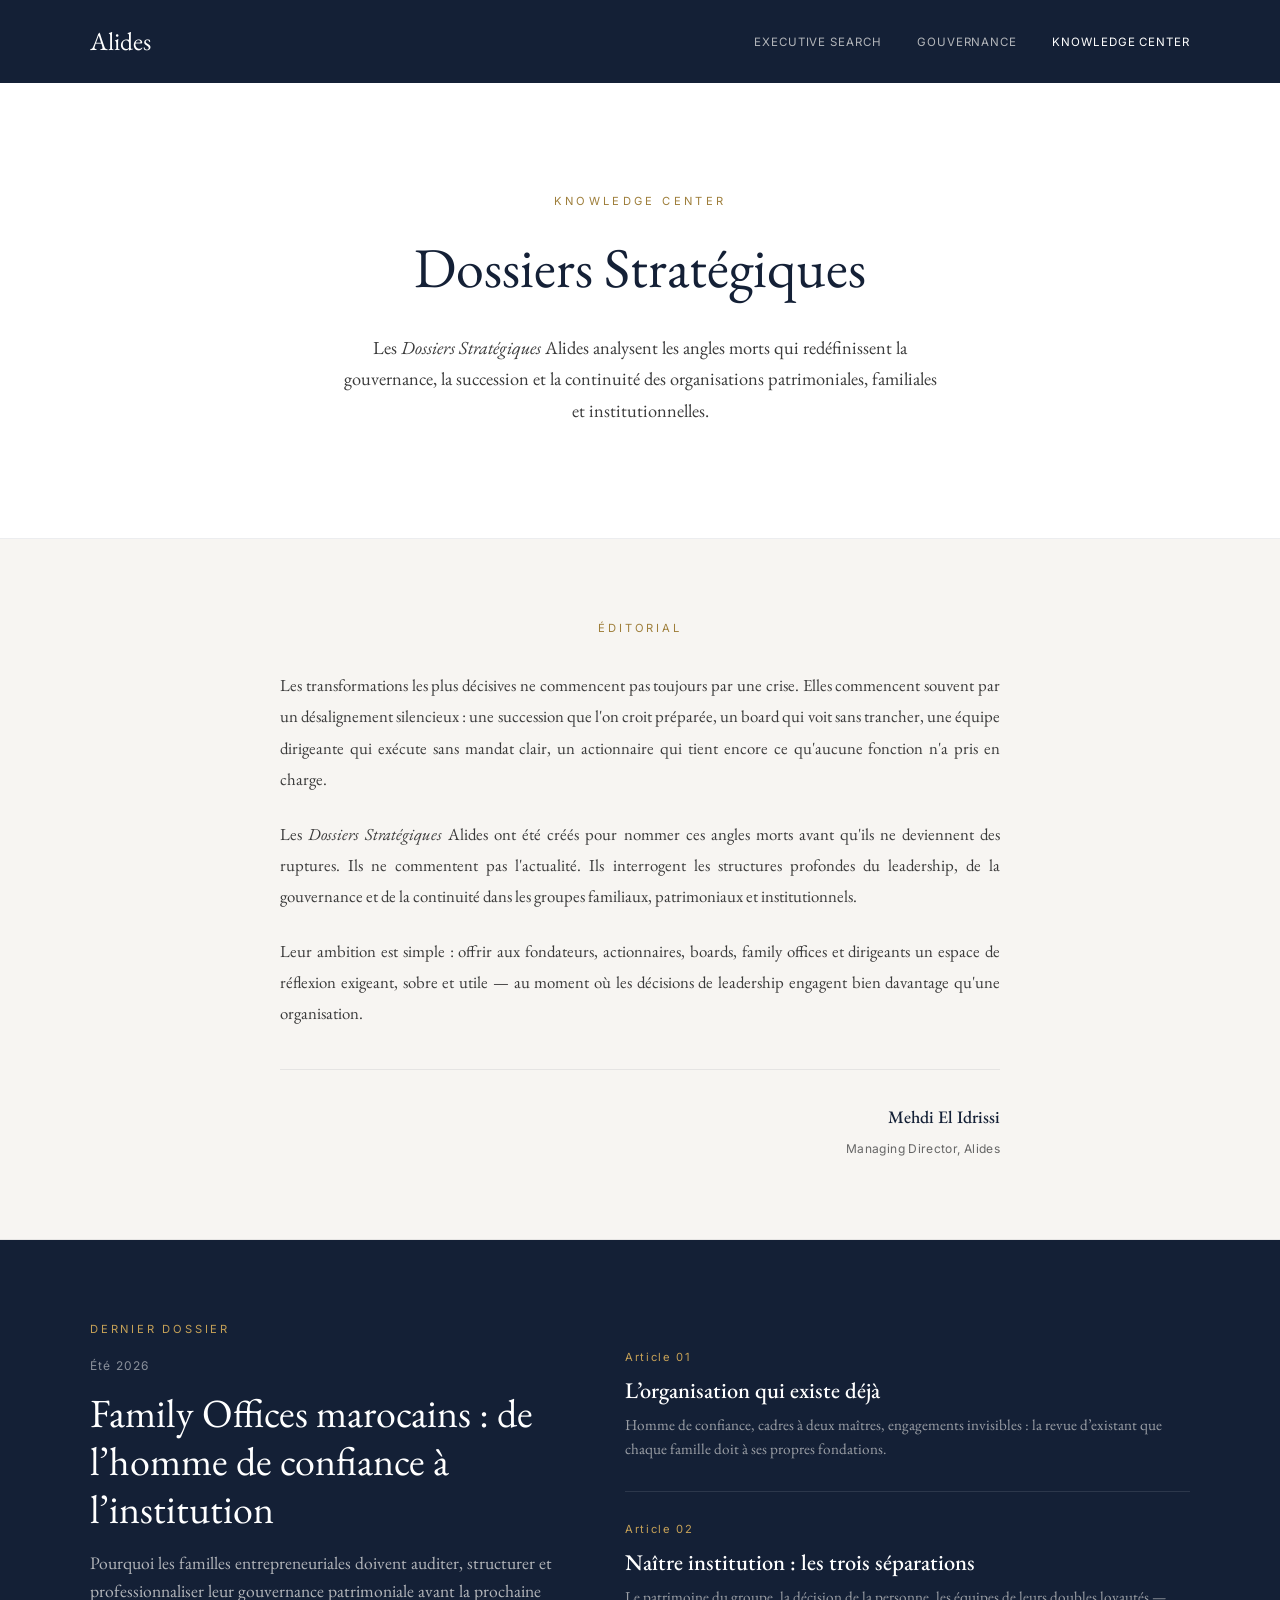
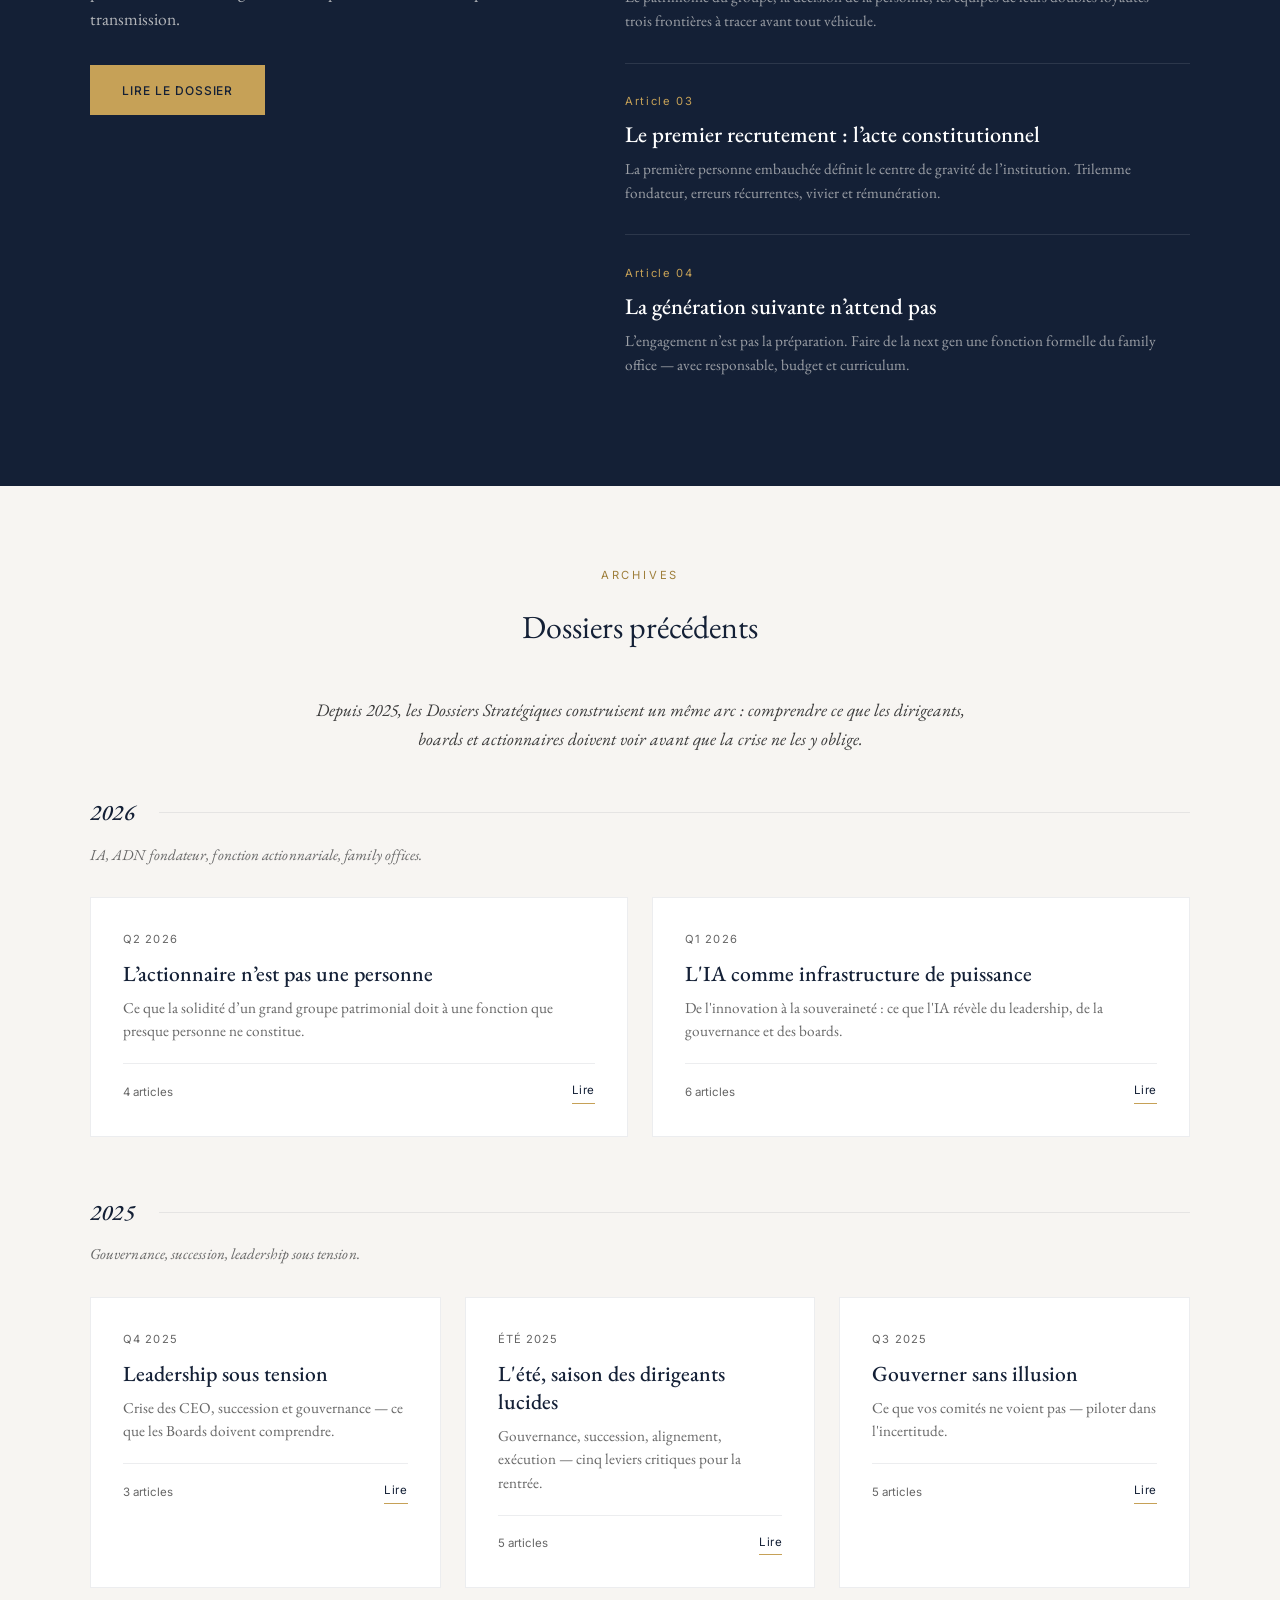
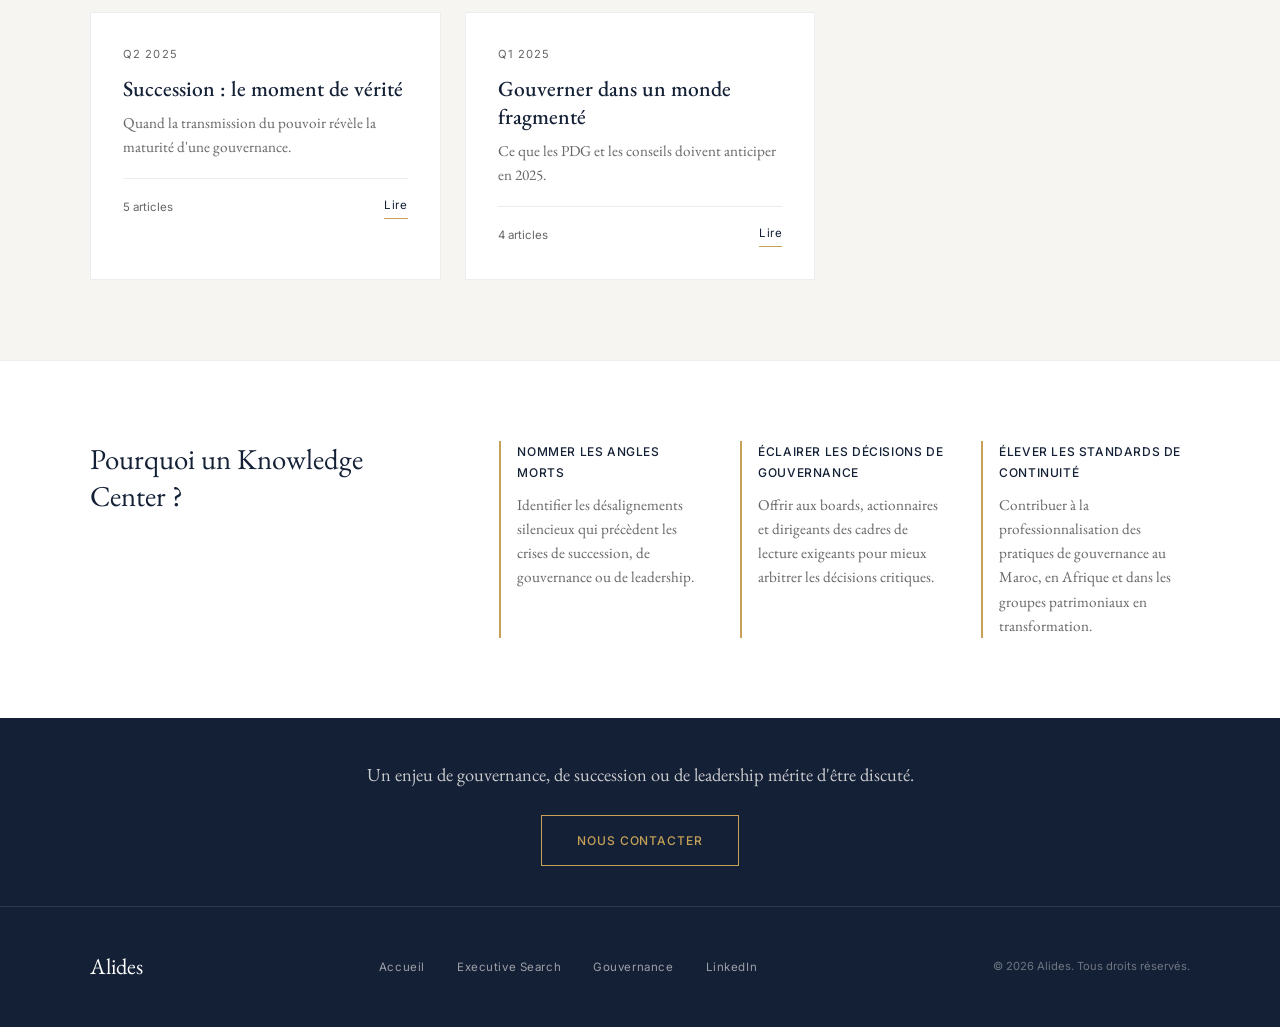
==== index.html @ 29313874 "Add files via upload" ====
<!DOCTYPE html>
<html lang="fr">
<head>
    <meta charset="UTF-8">
    <meta name="viewport" content="width=device-width, initial-scale=1.0">
    <title>Knowledge Center — Dossiers Stratégiques | Alides</title>
    <link rel="canonical" href="https://revue.alides.org/">
    <meta name="description" content="Les Dossiers Stratégiques Alides analysent les angles morts qui redéfinissent la gouvernance, la succession et la continuité des organisations patrimoniales, familiales et institutionnelles.">

    <!-- Open Graph -->
    <meta property="og:title" content="Knowledge Center — Dossiers Stratégiques | Alides">
    <meta property="og:description" content="Des analyses premium sur les angles morts de la gouvernance, de la succession, du leadership et de la continuité actionnariale.">
    <meta property="og:type" content="website">
    <meta property="og:url" content="https://revue.alides.org/">

    <meta property="og:site_name" content="Alides">
    <meta property="og:locale" content="fr_FR">

    <!-- Twitter Card -->
    <meta name="twitter:card" content="summary_large_image">
    <meta name="twitter:title" content="Knowledge Center — Dossiers Stratégiques | Alides">
    <meta name="twitter:description" content="Des analyses premium sur les angles morts de la gouvernance, de la succession, du leadership et de la continuité actionnariale.">

    <link href="https://fonts.googleapis.com/css2?family=EB+Garamond:ital,wght@0,400;0,500;0,600;1,400;1,500&family=Inter:wght@300;400;500&display=swap" rel="stylesheet">

    <style>
        :root {
            --alides-midnight: #142036;
            --alides-midnight-light: #1a2a45;
            --alides-gold: #C6A157;
            --alides-gold-dark: #9E7E3A;
            --alides-ivory: #F7F5F2;
            --alides-warm-white: #FDFCFA;
            --alides-white: #ffffff;
            --alides-text: #3A3A3A;
            --alides-text-light: #666666;
            --alides-border: rgba(20, 32, 54, 0.08);
            --font-title: 'EB Garamond', Georgia, serif;
            --font-body: 'EB Garamond', Georgia, serif;
            --font-ui: 'Inter', -apple-system, sans-serif;
            --max-width: 1100px;
            --max-width-narrow: 720px;
            --space-xs: 0.5rem;
            --space-sm: 1rem;
            --space-md: 2.5rem;
            --space-lg: 5rem;
            --space-xl: 7rem;
        }
        * { margin: 0; padding: 0; box-sizing: border-box; }
        html { scroll-behavior: smooth; height: auto; overflow-x: hidden; }
        body { min-height: 100%; height: auto; background: var(--alides-ivory); color: var(--alides-midnight); font-family: var(--font-body); font-size: 19px; line-height: 1.75; -webkit-font-smoothing: antialiased; }
        header { width: 100%; background: var(--alides-midnight); padding: 1.2rem 2rem; position: fixed; top: 0; z-index: 100; }
        header .inner { max-width: var(--max-width); margin: auto; display: flex; justify-content: space-between; align-items: center; }
        header .logo { color: var(--alides-white); font-family: 'EB Garamond', Garamond, Georgia, serif; font-size: 1.6rem; font-weight: 400; letter-spacing: 0; text-decoration: none; }
        header nav { display: flex; gap: 2.2rem; }
        header nav a { font-family: var(--font-ui); color: rgba(247, 245, 242, 0.7); text-decoration: none; font-size: 0.72rem; letter-spacing: 0.08em; text-transform: uppercase; transition: color 0.3s ease; }
        header nav a:hover, header nav a.active { color: var(--alides-white); }
        @media (max-width: 768px) {
            header nav { gap: 0; }
            header nav a:not(.active) { display: none; }
            header nav a.active { font-size: 0.7rem; padding: 0.4rem 0.8rem; background: rgba(198, 161, 87, 0.15); border-radius: 3px; }
        }
        .hero { background: var(--alides-white); padding: calc(var(--space-xl) + 80px) 2rem var(--space-xl); text-align: center; border-bottom: 1px solid var(--alides-border); }
        .hero-inner { max-width: var(--max-width-narrow); margin: auto; }
        .hero-label { font-family: var(--font-ui); color: var(--alides-gold-dark); font-size: 0.7rem; letter-spacing: 0.3em; text-transform: uppercase; margin-bottom: 1.5rem; }
        .hero-title { font-family: var(--font-title); font-size: clamp(2.5rem, 5vw, 3.5rem); font-weight: 400; color: var(--alides-midnight); margin-bottom: 2rem; line-height: 1.15; }
        .hero-statement { font-family: var(--font-body); font-size: 1.15rem; font-weight: 400; color: var(--alides-text); line-height: 1.7; max-width: 600px; margin: 0 auto; }
        .edito { background: var(--alides-ivory); padding: var(--space-lg) 2rem; border-bottom: 1px solid var(--alides-border); }
        .edito-inner { max-width: var(--max-width-narrow); margin: auto; }
        .edito-label { font-family: var(--font-ui); color: var(--alides-gold-dark); font-size: 0.7rem; letter-spacing: 0.25em; text-transform: uppercase; margin-bottom: 2rem; text-align: center; }
        .edito-content { font-family: var(--font-body); font-size: 1.05rem; color: var(--alides-text); line-height: 1.85; }
        .edito-content p { margin-bottom: 1.5rem; text-align: justify; text-justify: inter-word; }
        .edito-content p:last-of-type { margin-bottom: 0; }
        .edito-signature { margin-top: 2.5rem; padding-top: 2rem; border-top: 1px solid var(--alides-border); text-align: right; }
        .edito-author { font-family: var(--font-title); font-size: 1.1rem; font-weight: 500; color: var(--alides-midnight); margin-bottom: 0.3rem; }
        .edito-role { font-family: var(--font-ui); font-size: 0.75rem; color: var(--alides-text-light); letter-spacing: 0.03em; }
        .latest { padding: var(--space-lg) 2rem; background: var(--alides-midnight); }
        .latest-inner { max-width: var(--max-width); margin: auto; display: grid; grid-template-columns: 1fr 1.2fr; gap: 4rem; align-items: start; }
        @media (max-width: 900px) { .latest-inner { grid-template-columns: 1fr; gap: 2rem; } }
        .latest-header { position: sticky; top: 120px; }
        .latest-label { font-family: var(--font-ui); color: var(--alides-gold); font-size: 0.7rem; letter-spacing: 0.25em; text-transform: uppercase; margin-bottom: 1rem; }
        .latest-quarter { font-family: var(--font-ui); color: rgba(255,255,255,0.5); font-size: 0.75rem; letter-spacing: 0.1em; margin-bottom: 0.8rem; }
        .latest-title { font-family: var(--font-title); font-size: 2.5rem; font-weight: 400; color: var(--alides-white); margin-bottom: 1rem; line-height: 1.2; }
        .latest-subtitle { font-family: var(--font-body); font-size: 1.1rem; color: rgba(247, 245, 242, 0.7); margin-bottom: 2rem; line-height: 1.6; }
        .latest-cta { display: inline-block; padding: 0.9rem 2rem; background: var(--alides-gold); color: var(--alides-midnight); font-family: var(--font-ui); text-decoration: none; font-size: 0.75rem; font-weight: 500; letter-spacing: 0.08em; text-transform: uppercase; transition: background 0.3s ease; }
        .latest-cta:hover { background: var(--alides-white); }
        .latest-articles { list-style: none; }
        .latest-article { padding: 1.8rem 0; border-bottom: 1px solid rgba(255,255,255,0.1); }
        .latest-article:last-child { border-bottom: none; }
        .latest-article-number { font-family: var(--font-ui); font-size: 0.7rem; color: var(--alides-gold); letter-spacing: 0.15em; margin-bottom: 0.5rem; }
        .latest-article-title { font-family: var(--font-title); font-size: 1.4rem; font-weight: 500; color: var(--alides-white); margin-bottom: 0.5rem; line-height: 1.3; }
        .latest-article-excerpt { font-size: 0.95rem; color: rgba(247, 245, 242, 0.6); line-height: 1.6; }
        .archives { padding: var(--space-lg) 2rem; background: var(--alides-ivory); }
        .archives-inner { max-width: var(--max-width); margin: auto; }
        .archives-cadrage { font-family: var(--font-body); font-size: 1.1rem; font-style: italic; color: var(--alides-text); line-height: 1.65; max-width: 680px; margin: 0 auto var(--space-md); text-align: center; }
        .year-block { margin-bottom: 3.5rem; }
        .year-block:last-child { margin-bottom: 0; }
        .year-label { display: flex; align-items: center; gap: 1.5rem; margin-bottom: 0.6rem; }
        .year-num { font-family: var(--font-title); font-size: 1.4rem; font-style: italic; color: var(--alides-midnight); font-weight: 500; letter-spacing: 0.01em; flex-shrink: 0; }
        .year-line { flex: 1; height: 1px; background: var(--alides-border); }
        .year-theme { font-family: var(--font-body); font-size: 0.95rem; font-style: italic; color: var(--alides-text-light); margin-bottom: 1.8rem; letter-spacing: 0.005em; }
        .section-header { text-align: center; margin-bottom: var(--space-md); }
        .section-label { font-family: var(--font-ui); color: var(--alides-gold-dark); font-size: 0.7rem; letter-spacing: 0.25em; text-transform: uppercase; margin-bottom: 0.8rem; }
        .section-title { font-family: var(--font-title); font-size: 2rem; font-weight: 400; color: var(--alides-midnight); }
        .dossier-grid { display: grid; grid-template-columns: repeat(auto-fit, minmax(300px, 1fr)); gap: 1.5rem; }
        .dossier-card { background: var(--alides-white); padding: 2rem; border: 1px solid var(--alides-border); transition: border-color 0.3s ease; }
        .dossier-card:hover { border-color: rgba(20, 32, 54, 0.2); }
        .dossier-quarter { font-family: var(--font-ui); font-size: 0.7rem; color: var(--alides-text-light); letter-spacing: 0.1em; text-transform: uppercase; margin-bottom: 0.6rem; }
        .dossier-title { font-family: var(--font-title); font-size: 1.35rem; font-weight: 500; color: var(--alides-midnight); margin-bottom: 0.6rem; line-height: 1.3; }
        .dossier-desc { font-size: 0.95rem; color: var(--alides-text-light); margin-bottom: 1.2rem; line-height: 1.55; }
        .dossier-meta { display: flex; justify-content: space-between; align-items: center; padding-top: 1rem; border-top: 1px solid var(--alides-border); }
        .dossier-count { font-family: var(--font-ui); font-size: 0.72rem; color: var(--alides-text-light); }
        .dossier-link { font-family: var(--font-ui); font-size: 0.72rem; color: var(--alides-midnight); text-decoration: none; letter-spacing: 0.05em; padding-bottom: 0.15rem; border-bottom: 1px solid var(--alides-gold); transition: border-color 0.3s ease; }
        .dossier-link:hover { border-color: var(--alides-midnight); }
        .why { padding: var(--space-lg) 2rem; background: var(--alides-white); border-top: 1px solid var(--alides-border); }
        .why-inner { max-width: var(--max-width); margin: auto; display: grid; grid-template-columns: 1fr 2fr; gap: 4rem; align-items: start; }
        @media (max-width: 800px) { .why-inner { grid-template-columns: 1fr; gap: 2rem; } }
        .why-title { font-family: var(--font-title); font-size: 1.8rem; font-weight: 400; color: var(--alides-midnight); line-height: 1.3; }
        .why-content { display: grid; grid-template-columns: repeat(3, 1fr); gap: 2rem; }
        @media (max-width: 600px) { .why-content { grid-template-columns: 1fr; } }
        .why-item { padding-left: 1rem; border-left: 2px solid var(--alides-gold); }
        .why-item-title { font-family: var(--font-ui); font-size: 0.75rem; font-weight: 500; color: var(--alides-midnight); letter-spacing: 0.05em; text-transform: uppercase; margin-bottom: 0.6rem; }
        .why-item-text { font-size: 0.95rem; color: var(--alides-text-light); line-height: 1.6; }
        .cta { padding: var(--space-md) 2rem; background: var(--alides-midnight); text-align: center; }
        .cta-inner { max-width: var(--max-width-narrow); margin: auto; }
        .cta-text { font-family: var(--font-body); font-size: 1.15rem; color: rgba(247, 245, 242, 0.8); margin-bottom: 1.5rem; }
        .cta-btn { display: inline-block; padding: 0.9rem 2.2rem; background: transparent; border: 1px solid var(--alides-gold); color: var(--alides-gold); font-family: var(--font-ui); text-decoration: none; font-size: 0.75rem; font-weight: 500; letter-spacing: 0.08em; text-transform: uppercase; transition: all 0.3s ease; }
        .cta-btn:hover { background: var(--alides-gold); color: var(--alides-midnight); }
        footer { background: var(--alides-midnight); padding: 2.5rem 2rem; border-top: 1px solid rgba(255,255,255,0.1); }
        footer .inner { max-width: var(--max-width); margin: auto; display: flex; justify-content: space-between; align-items: center; }
        footer .footer-logo { font-family: 'EB Garamond', Garamond, Georgia, serif; font-size: 1.4rem; font-weight: 400; color: var(--alides-white); letter-spacing: 0; }
        footer .footer-links { display: flex; gap: 2rem; }
        footer .footer-links a { color: rgba(247, 245, 242, 0.6); text-decoration: none; font-family: var(--font-ui); font-size: 0.72rem; letter-spacing: 0.05em; transition: color 0.3s ease; }
        footer .footer-links a:hover { color: var(--alides-white); }
        footer .footer-copy { font-family: var(--font-ui); font-size: 0.7rem; color: rgba(247, 245, 242, 0.4); }
        @media (max-width: 768px) {
            footer .inner { flex-direction: column; gap: 1.5rem; text-align: center; }
            footer .footer-links { flex-wrap: wrap; justify-content: center; }
            .hero { padding: calc(var(--space-lg) + 60px) 1.25rem var(--space-md); }
            .hero-title { font-size: 2rem; line-height: 1.2; }
            .hero-statement { font-size: 1rem; }
            .edito { padding: var(--space-md) 1.25rem; }
            .edito-content { font-size: 0.95rem; }
            .edito-content p { text-align: left; }
            .latest { padding: var(--space-md) 1.25rem; }
            .latest-title { font-size: 1.8rem; }
            .latest-subtitle { font-size: 0.95rem; }
            .archives { padding: var(--space-md) 1.25rem; }
            .archives-cadrage { font-size: 1rem; }
            .year-block { margin-bottom: 2.5rem; }
            .year-num { font-size: 1.2rem; }
            .year-theme { font-size: 0.9rem; }
            .dossier-grid { grid-template-columns: 1fr; gap: 1rem; }
            .dossier-title { font-size: 1.1rem; }
            .why { padding: var(--space-md) 1.25rem; }
            .why-title { font-size: 1.5rem; }
            .cta { padding: var(--space-md) 1.25rem; }
            .cta-text { font-size: 1rem; }
        }
        @media (max-width: 480px) {
            .hero-title { font-size: 1.6rem; }
            .latest-title { font-size: 1.5rem; }
            .edito-signature { text-align: center; }
        }
    </style>
</head>

<body>

<!-- HEADER -->
<header>
    <div class="inner">
        <a href="https://www.alides.org" class="logo">Alides</a>
        <nav>
            <a href="https://www.alides.org/executive-search-maroc-afrique">Executive Search</a>
            <a href="https://www.alides.org/board-services/board-advisory-questions">Gouvernance</a>
            <a href="#" class="active">Knowledge Center</a>
        </nav>
    </div>
</header>

<!-- HERO -->
<section class="hero">
    <div class="hero-inner">
        <p class="hero-label">Knowledge Center</p>
        <h1 class="hero-title">Dossiers Stratégiques</h1>
        <p class="hero-statement">Les <em>Dossiers Stratégiques</em> Alides analysent les angles morts qui redéfinissent la gouvernance, la succession et la continuité des organisations patrimoniales, familiales et institutionnelles.</p>
    </div>
</section>

<!-- ÉDITO -->
<section class="edito">
    <div class="edito-inner">
        <p class="edito-label">Éditorial</p>
        <div class="edito-content">
            <p>Les transformations les plus décisives ne commencent pas toujours par une crise. Elles commencent souvent par un désalignement silencieux : une succession que l'on croit préparée, un board qui voit sans trancher, une équipe dirigeante qui exécute sans mandat clair, un actionnaire qui tient encore ce qu'aucune fonction n'a pris en charge.</p>

            <p>Les <em>Dossiers Stratégiques</em> Alides ont été créés pour nommer ces angles morts avant qu'ils ne deviennent des ruptures. Ils ne commentent pas l'actualité. Ils interrogent les structures profondes du leadership, de la gouvernance et de la continuité dans les groupes familiaux, patrimoniaux et institutionnels.</p>

            <p>Leur ambition est simple : offrir aux fondateurs, actionnaires, boards, family offices et dirigeants un espace de réflexion exigeant, sobre et utile — au moment où les décisions de leadership engagent bien davantage qu'une organisation.</p>
        </div>
        <div class="edito-signature">
            <p class="edito-author">Mehdi El Idrissi</p>
            <p class="edito-role">Managing Director, Alides</p>
        </div>
    </div>
</section>

<!-- DERNIER DOSSIER — Q2 2026 -->
<section class="latest">
    <div class="latest-inner">
        <div class="latest-header">
            <p class="latest-label">Dernier dossier</p>
            <p class="latest-quarter">Été 2026</p>
            <h2 class="latest-title">Family Offices marocains : de l’homme de confiance à l’institution</h2>
            <p class="latest-subtitle">Pourquoi les familles entrepreneuriales doivent auditer, structurer et professionnaliser leur gouvernance patrimoniale avant la prochaine transmission.</p>
            <a href="dossier-ete-2026-complet.html" class="latest-cta">Lire le dossier</a>
        </div>

        <ul class="latest-articles">
            <li class="latest-article">
                <p class="latest-article-number">Article 01</p>
                <h3 class="latest-article-title">L’organisation qui existe déjà</h3>
                <p class="latest-article-excerpt">Homme de confiance, cadres à deux maîtres, engagements invisibles : la revue d’existant que chaque famille doit à ses propres fondations.</p>
            </li>
            <li class="latest-article">
                <p class="latest-article-number">Article 02</p>
                <h3 class="latest-article-title">Naître institution : les trois séparations</h3>
                <p class="latest-article-excerpt">Le patrimoine du groupe, la décision de la personne, les équipes de leurs doubles loyautés — trois frontières à tracer avant tout véhicule.</p>
            </li>
            <li class="latest-article">
                <p class="latest-article-number">Article 03</p>
                <h3 class="latest-article-title">Le premier recrutement : l’acte constitutionnel</h3>
                <p class="latest-article-excerpt">La première personne embauchée définit le centre de gravité de l’institution. Trilemme fondateur, erreurs récurrentes, vivier et rémunération.</p>
            </li>
            <li class="latest-article">
                <p class="latest-article-number">Article 04</p>
                <h3 class="latest-article-title">La génération suivante n’attend pas</h3>
                <p class="latest-article-excerpt">L’engagement n’est pas la préparation. Faire de la next gen une fonction formelle du family office — avec responsable, budget et curriculum.</p>
            </li>
        </ul>
    </div>
</section>

<!-- ARCHIVES -->
<section class="archives">
    <div class="archives-inner">
        <div class="section-header">
            <p class="section-label">Archives</p>
            <h2 class="section-title">Dossiers précédents</h2>
        </div>

        <p class="archives-cadrage">Depuis 2025, les <em>Dossiers Stratégiques</em> construisent un même arc : comprendre ce que les dirigeants, boards et actionnaires doivent voir avant que la crise ne les y oblige.</p>

        <!-- 2026 -->
        <div class="year-block">
            <div class="year-label">
                <span class="year-num">2026</span>
                <span class="year-line"></span>
            </div>
            <p class="year-theme">IA, ADN fondateur, fonction actionnariale, family offices.</p>

            <div class="dossier-grid">

                <!-- Q2 2026 -->
                <article class="dossier-card">
                    <p class="dossier-quarter">Q2 2026</p>
                    <h3 class="dossier-title">L’actionnaire n’est pas une personne</h3>
                    <p class="dossier-desc">Ce que la solidité d’un grand groupe patrimonial doit à une fonction que presque personne ne constitue.</p>
                    <div class="dossier-meta">
                        <span class="dossier-count">4 articles</span>
                        <a href="dossier-q2-2026-complet.html" class="dossier-link">Lire</a>
                    </div>
                </article>

                <!-- Q1 2026 -->
                <article class="dossier-card">
                    <p class="dossier-quarter">Q1 2026</p>
                    <h3 class="dossier-title">L'IA comme infrastructure de puissance</h3>
                    <p class="dossier-desc">De l'innovation à la souveraineté : ce que l'IA révèle du leadership, de la gouvernance et des boards.</p>
                    <div class="dossier-meta">
                        <span class="dossier-count">6 articles</span>
                        <a href="dossier-q1-2026-complet.html" class="dossier-link">Lire</a>
                    </div>
                </article>

            </div>
        </div>

        <!-- 2025 -->
        <div class="year-block">
            <div class="year-label">
                <span class="year-num">2025</span>
                <span class="year-line"></span>
            </div>
            <p class="year-theme">Gouvernance, succession, leadership sous tension.</p>

            <div class="dossier-grid">

                <!-- Q4 2025 -->
                <article class="dossier-card">
                    <p class="dossier-quarter">Q4 2025</p>
                    <h3 class="dossier-title">Leadership sous tension</h3>
                    <p class="dossier-desc">Crise des CEO, succession et gouvernance — ce que les Boards doivent comprendre.</p>
                    <div class="dossier-meta">
                        <span class="dossier-count">3 articles</span>
                        <a href="dossier-q4-2025.html" class="dossier-link">Lire</a>
                    </div>
                </article>

                <!-- ÉTÉ 2025 -->
                <article class="dossier-card">
                    <p class="dossier-quarter">Été 2025</p>
                    <h3 class="dossier-title">L'été, saison des dirigeants lucides</h3>
                    <p class="dossier-desc">Gouvernance, succession, alignement, exécution — cinq leviers critiques pour la rentrée.</p>
                    <div class="dossier-meta">
                        <span class="dossier-count">5 articles</span>
                        <a href="dossier-ete-2025-complet.html" class="dossier-link">Lire</a>
                    </div>
                </article>

                <!-- Q3 2025 -->
                <article class="dossier-card">
                    <p class="dossier-quarter">Q3 2025</p>
                    <h3 class="dossier-title">Gouverner sans illusion</h3>
                    <p class="dossier-desc">Ce que vos comités ne voient pas — piloter dans l'incertitude.</p>
                    <div class="dossier-meta">
                        <span class="dossier-count">5 articles</span>
                        <a href="dossier-q3-2025-complet.html" class="dossier-link">Lire</a>
                    </div>
                </article>

                <!-- Q2 2025 -->
                <article class="dossier-card">
                    <p class="dossier-quarter">Q2 2025</p>
                    <h3 class="dossier-title">Succession : le moment de vérité</h3>
                    <p class="dossier-desc">Quand la transmission du pouvoir révèle la maturité d'une gouvernance.</p>
                    <div class="dossier-meta">
                        <span class="dossier-count">5 articles</span>
                        <a href="dossier-q2-2025-complet.html" class="dossier-link">Lire</a>
                    </div>
                </article>

                <!-- Q1 2025 -->
                <article class="dossier-card">
                    <p class="dossier-quarter">Q1 2025</p>
                    <h3 class="dossier-title">Gouverner dans un monde fragmenté</h3>
                    <p class="dossier-desc">Ce que les PDG et les conseils doivent anticiper en 2025.</p>
                    <div class="dossier-meta">
                        <span class="dossier-count">4 articles</span>
                        <a href="dossier-q1-2025-complet.html" class="dossier-link">Lire</a>
                    </div>
                </article>

            </div>
        </div>

    </div>
</section>

<!-- POURQUOI -->
<section class="why">
    <div class="why-inner">
        <h2 class="why-title">Pourquoi un Knowledge Center ?</h2>

        <div class="why-content">
            <div class="why-item">
                <h3 class="why-item-title">Nommer les angles morts</h3>
                <p class="why-item-text">Identifier les désalignements silencieux qui précèdent les crises de succession, de gouvernance ou de leadership.</p>
            </div>

            <div class="why-item">
                <h3 class="why-item-title">Éclairer les décisions de gouvernance</h3>
                <p class="why-item-text">Offrir aux boards, actionnaires et dirigeants des cadres de lecture exigeants pour mieux arbitrer les décisions critiques.</p>
            </div>

            <div class="why-item">
                <h3 class="why-item-title">Élever les standards de continuité</h3>
                <p class="why-item-text">Contribuer à la professionnalisation des pratiques de gouvernance au Maroc, en Afrique et dans les groupes patrimoniaux en transformation.</p>
            </div>
        </div>
    </div>
</section>

<!-- CTA -->
<section class="cta">
    <div class="cta-inner">
        <p class="cta-text">Un enjeu de gouvernance, de succession ou de leadership mérite d'être discuté.</p>
        <a href="https://www.alides.org/contact" class="cta-btn">Nous contacter</a>
    </div>
</section>

<!-- FOOTER -->
<footer>
    <div class="inner">
        <span class="footer-logo">Alides</span>
        <div class="footer-links">
            <a href="https://www.alides.org">Accueil</a>
            <a href="https://www.alides.org/executive-search-maroc-afrique">Executive Search</a>
            <a href="https://www.alides.org/board-services/board-advisory-questions">Gouvernance</a>
            <a href="https://www.linkedin.com/company/alides-executivesearch" target="_blank">LinkedIn</a>
        </div>
        <span class="footer-copy">© 2026 Alides. Tous droits réservés.</span>
    </div>
</footer>

</body>
</html>
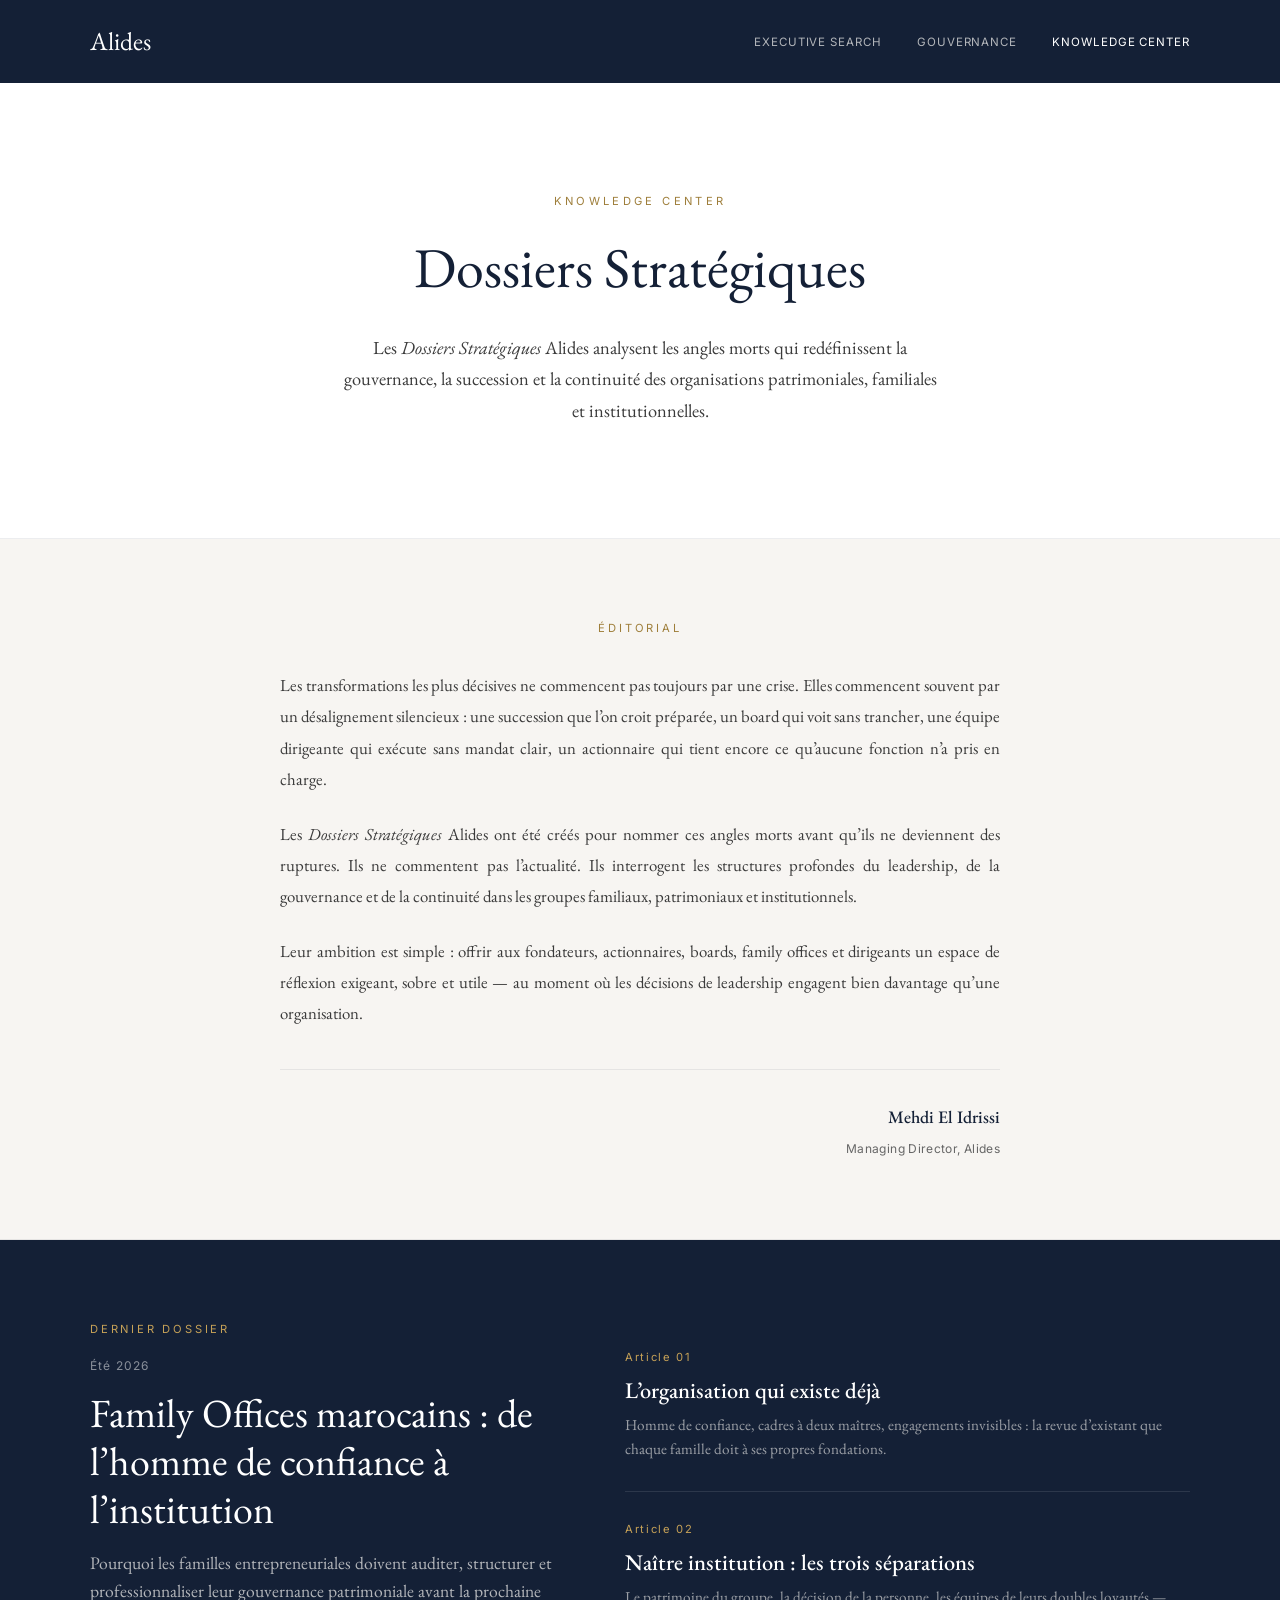
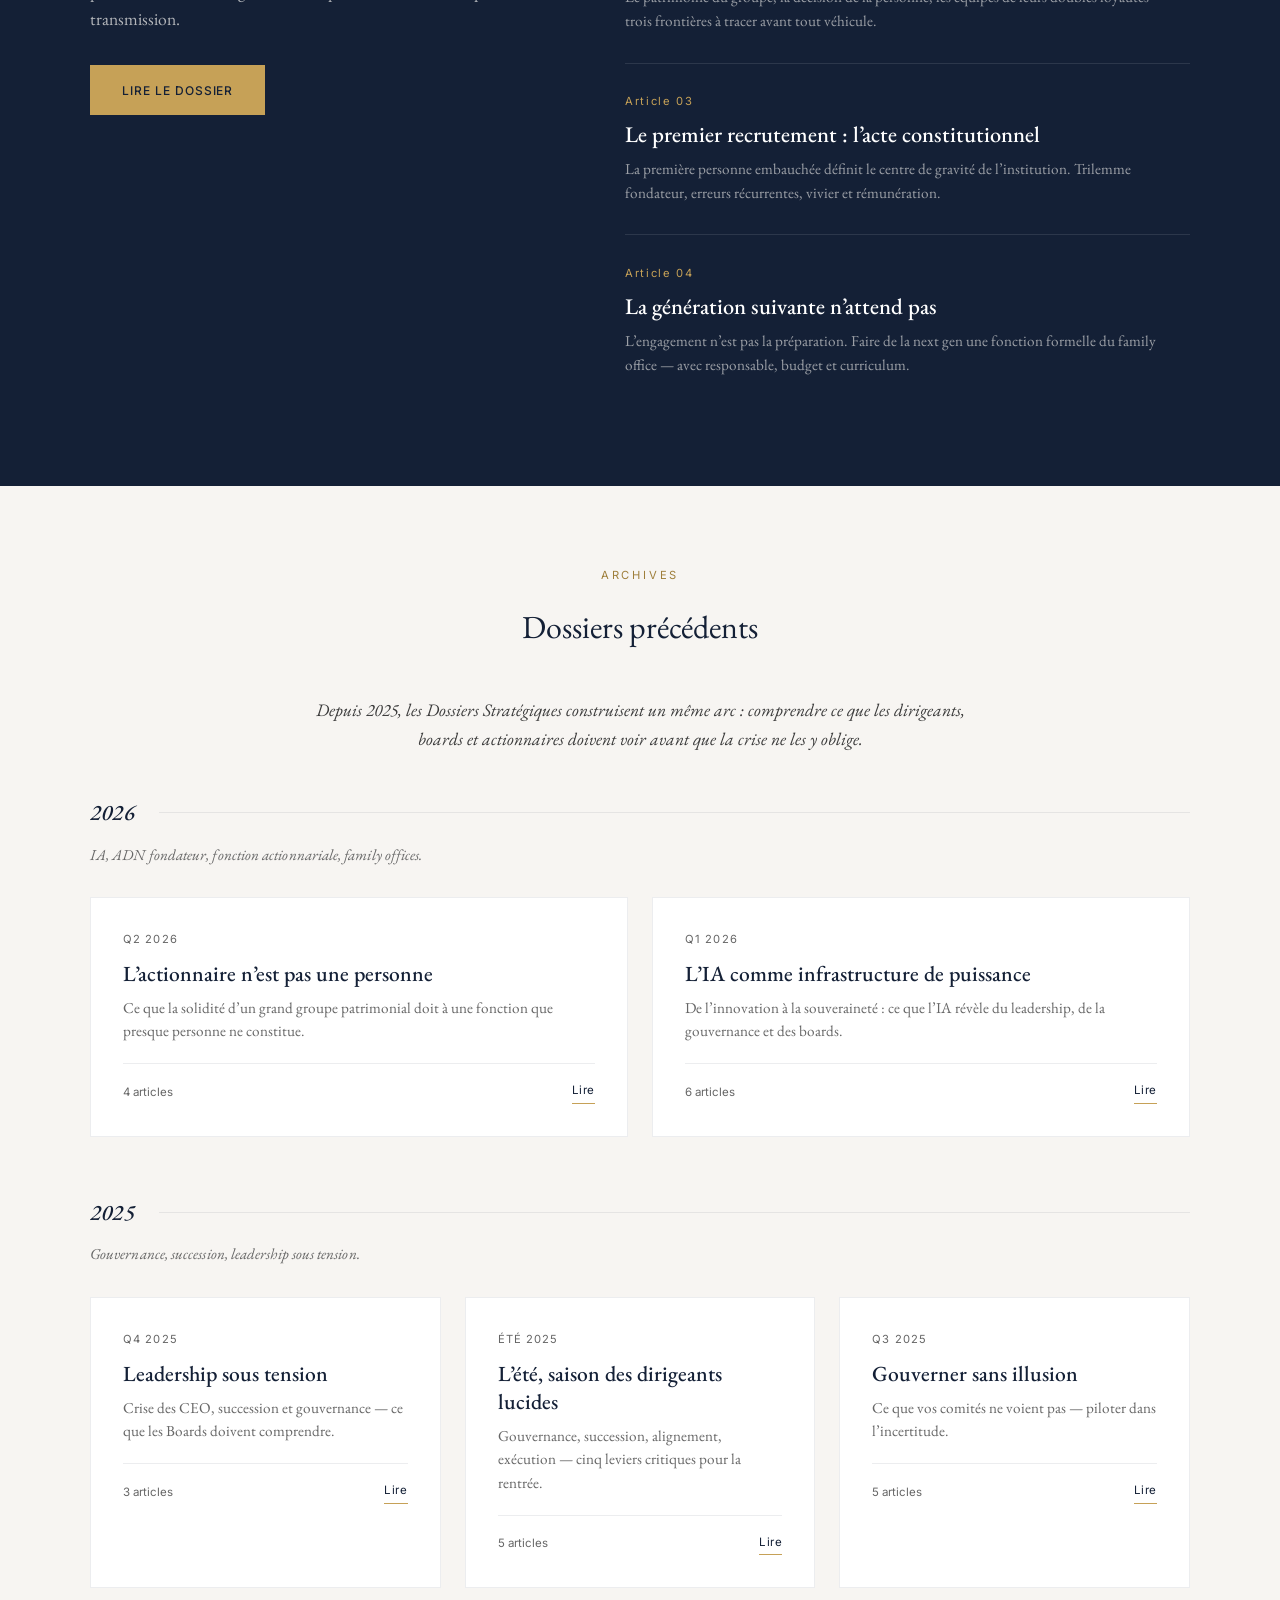
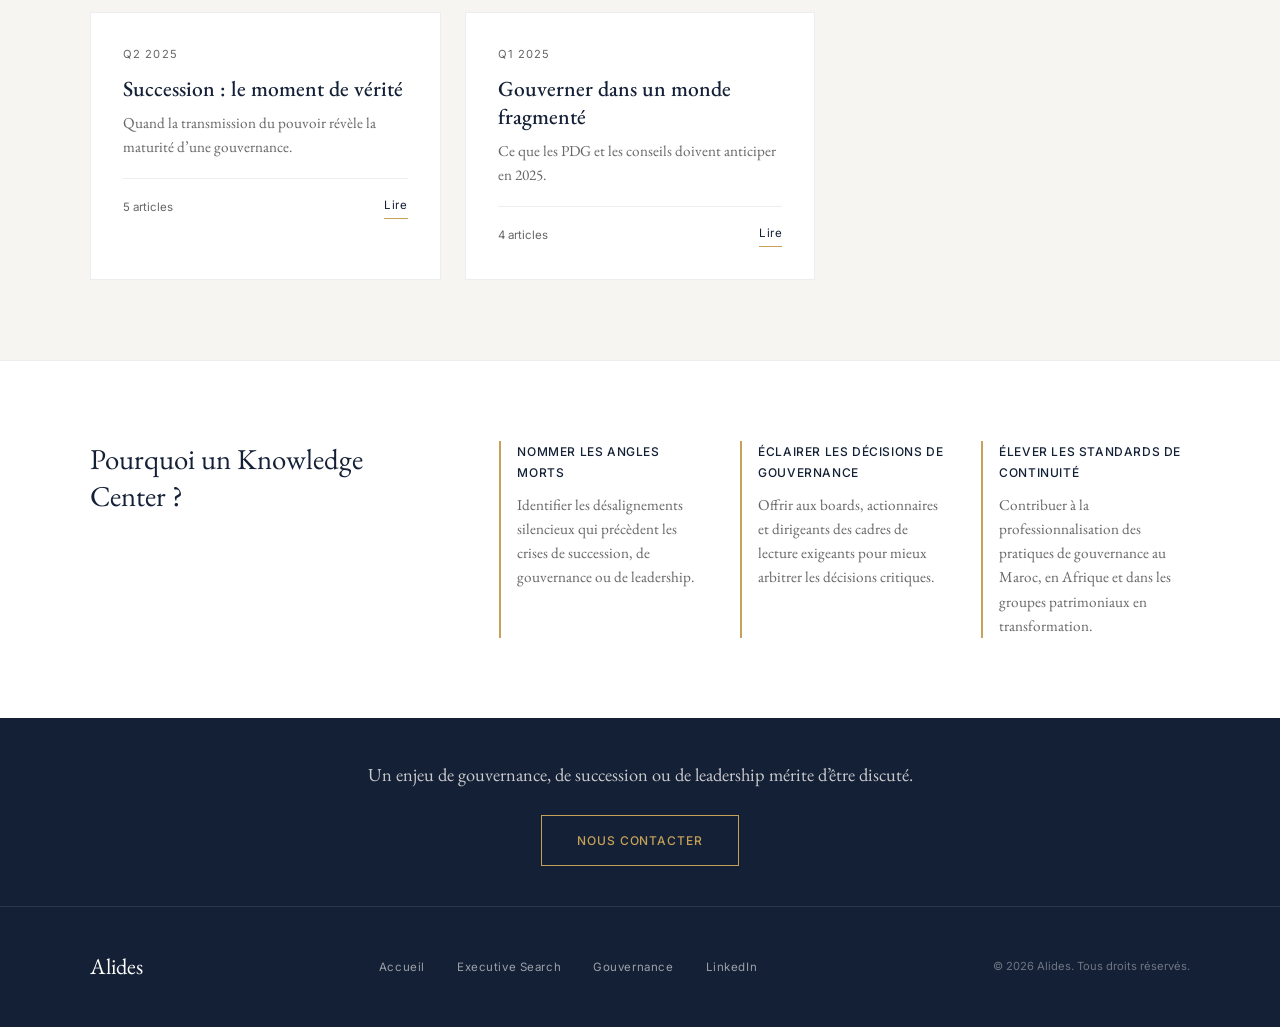
==== commit 419fff6f: "Add files via upload" ====
--- a/index.html
+++ b/index.html
@@ -4,12 +4,15 @@
     <meta charset="UTF-8">
     <meta name="viewport" content="width=device-width, initial-scale=1.0">
     <title>Knowledge Center — Dossiers Stratégiques | Alides</title>
+    <link rel="icon" href="/favicon.ico">
+
     <link rel="canonical" href="https://revue.alides.org/">
     <meta name="description" content="Les Dossiers Stratégiques Alides analysent les angles morts qui redéfinissent la gouvernance, la succession et la continuité des organisations patrimoniales, familiales et institutionnelles.">
 
     <!-- Open Graph -->
     <meta property="og:title" content="Knowledge Center — Dossiers Stratégiques | Alides">
     <meta property="og:description" content="Des analyses premium sur les angles morts de la gouvernance, de la succession, du leadership et de la continuité actionnariale.">
+        <meta property="og:image" content="https://revue.alides.org/og-ete-2026.png">
     <meta property="og:type" content="website">
     <meta property="og:url" content="https://revue.alides.org/">
 
@@ -193,11 +196,11 @@
     <div class="edito-inner">
         <p class="edito-label">Éditorial</p>
         <div class="edito-content">
-            <p>Les transformations les plus décisives ne commencent pas toujours par une crise. Elles commencent souvent par un désalignement silencieux : une succession que l'on croit préparée, un board qui voit sans trancher, une équipe dirigeante qui exécute sans mandat clair, un actionnaire qui tient encore ce qu'aucune fonction n'a pris en charge.</p>
-
-            <p>Les <em>Dossiers Stratégiques</em> Alides ont été créés pour nommer ces angles morts avant qu'ils ne deviennent des ruptures. Ils ne commentent pas l'actualité. Ils interrogent les structures profondes du leadership, de la gouvernance et de la continuité dans les groupes familiaux, patrimoniaux et institutionnels.</p>
-
-            <p>Leur ambition est simple : offrir aux fondateurs, actionnaires, boards, family offices et dirigeants un espace de réflexion exigeant, sobre et utile — au moment où les décisions de leadership engagent bien davantage qu'une organisation.</p>
+            <p>Les transformations les plus décisives ne commencent pas toujours par une crise. Elles commencent souvent par un désalignement silencieux : une succession que l’on croit préparée, un board qui voit sans trancher, une équipe dirigeante qui exécute sans mandat clair, un actionnaire qui tient encore ce qu’aucune fonction n’a pris en charge.</p>
+
+            <p>Les <em>Dossiers Stratégiques</em> Alides ont été créés pour nommer ces angles morts avant qu’ils ne deviennent des ruptures. Ils ne commentent pas l’actualité. Ils interrogent les structures profondes du leadership, de la gouvernance et de la continuité dans les groupes familiaux, patrimoniaux et institutionnels.</p>
+
+            <p>Leur ambition est simple : offrir aux fondateurs, actionnaires, boards, family offices et dirigeants un espace de réflexion exigeant, sobre et utile — au moment où les décisions de leadership engagent bien davantage qu’une organisation.</p>
         </div>
         <div class="edito-signature">
             <p class="edito-author">Mehdi El Idrissi</p>
@@ -276,8 +279,8 @@
                 <!-- Q1 2026 -->
                 <article class="dossier-card">
                     <p class="dossier-quarter">Q1 2026</p>
-                    <h3 class="dossier-title">L'IA comme infrastructure de puissance</h3>
-                    <p class="dossier-desc">De l'innovation à la souveraineté : ce que l'IA révèle du leadership, de la gouvernance et des boards.</p>
+                    <h3 class="dossier-title">L’IA comme infrastructure de puissance</h3>
+                    <p class="dossier-desc">De l’innovation à la souveraineté : ce que l’IA révèle du leadership, de la gouvernance et des boards.</p>
                     <div class="dossier-meta">
                         <span class="dossier-count">6 articles</span>
                         <a href="dossier-q1-2026-complet.html" class="dossier-link">Lire</a>
@@ -311,7 +314,7 @@
                 <!-- ÉTÉ 2025 -->
                 <article class="dossier-card">
                     <p class="dossier-quarter">Été 2025</p>
-                    <h3 class="dossier-title">L'été, saison des dirigeants lucides</h3>
+                    <h3 class="dossier-title">L’été, saison des dirigeants lucides</h3>
                     <p class="dossier-desc">Gouvernance, succession, alignement, exécution — cinq leviers critiques pour la rentrée.</p>
                     <div class="dossier-meta">
                         <span class="dossier-count">5 articles</span>
@@ -323,7 +326,7 @@
                 <article class="dossier-card">
                     <p class="dossier-quarter">Q3 2025</p>
                     <h3 class="dossier-title">Gouverner sans illusion</h3>
-                    <p class="dossier-desc">Ce que vos comités ne voient pas — piloter dans l'incertitude.</p>
+                    <p class="dossier-desc">Ce que vos comités ne voient pas — piloter dans l’incertitude.</p>
                     <div class="dossier-meta">
                         <span class="dossier-count">5 articles</span>
                         <a href="dossier-q3-2025-complet.html" class="dossier-link">Lire</a>
@@ -334,7 +337,7 @@
                 <article class="dossier-card">
                     <p class="dossier-quarter">Q2 2025</p>
                     <h3 class="dossier-title">Succession : le moment de vérité</h3>
-                    <p class="dossier-desc">Quand la transmission du pouvoir révèle la maturité d'une gouvernance.</p>
+                    <p class="dossier-desc">Quand la transmission du pouvoir révèle la maturité d’une gouvernance.</p>
                     <div class="dossier-meta">
                         <span class="dossier-count">5 articles</span>
                         <a href="dossier-q2-2025-complet.html" class="dossier-link">Lire</a>
@@ -385,7 +388,7 @@
 <!-- CTA -->
 <section class="cta">
     <div class="cta-inner">
-        <p class="cta-text">Un enjeu de gouvernance, de succession ou de leadership mérite d'être discuté.</p>
+        <p class="cta-text">Un enjeu de gouvernance, de succession ou de leadership mérite d’être discuté.</p>
         <a href="https://www.alides.org/contact" class="cta-btn">Nous contacter</a>
     </div>
 </section>
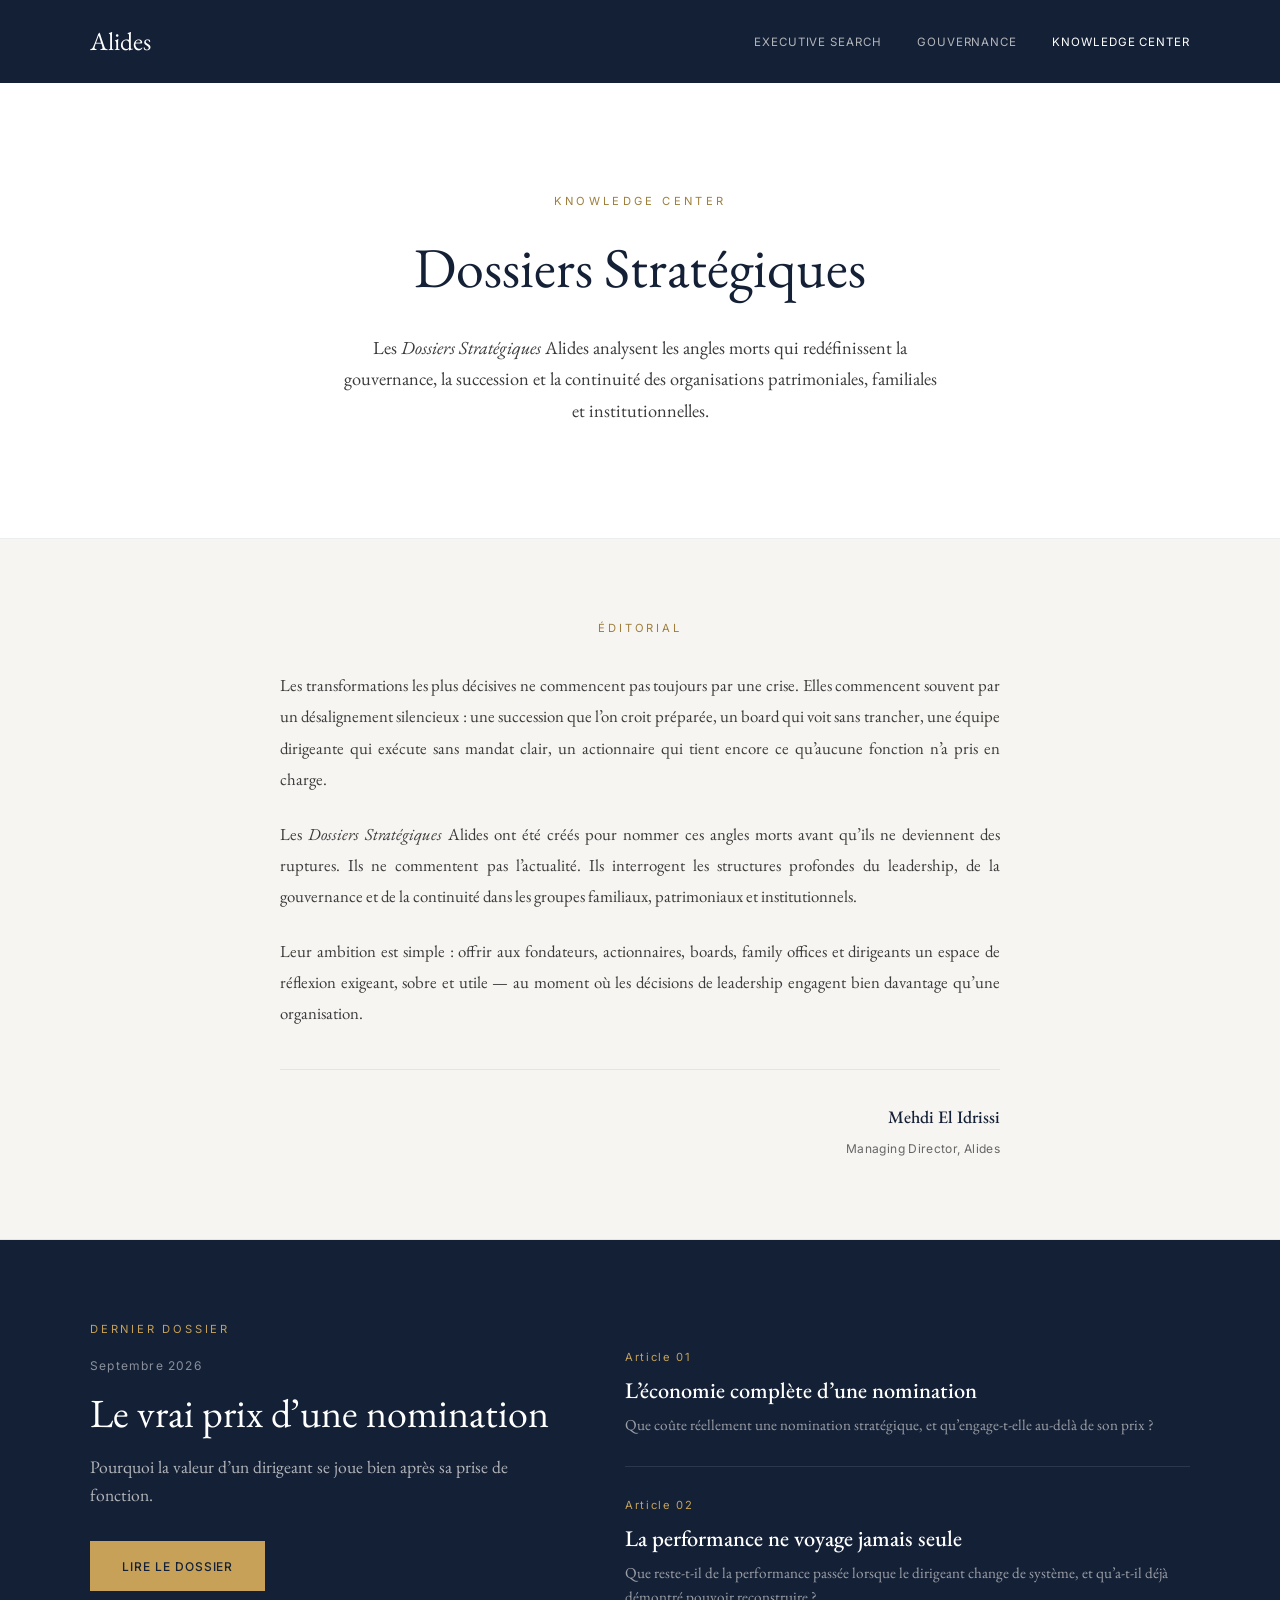
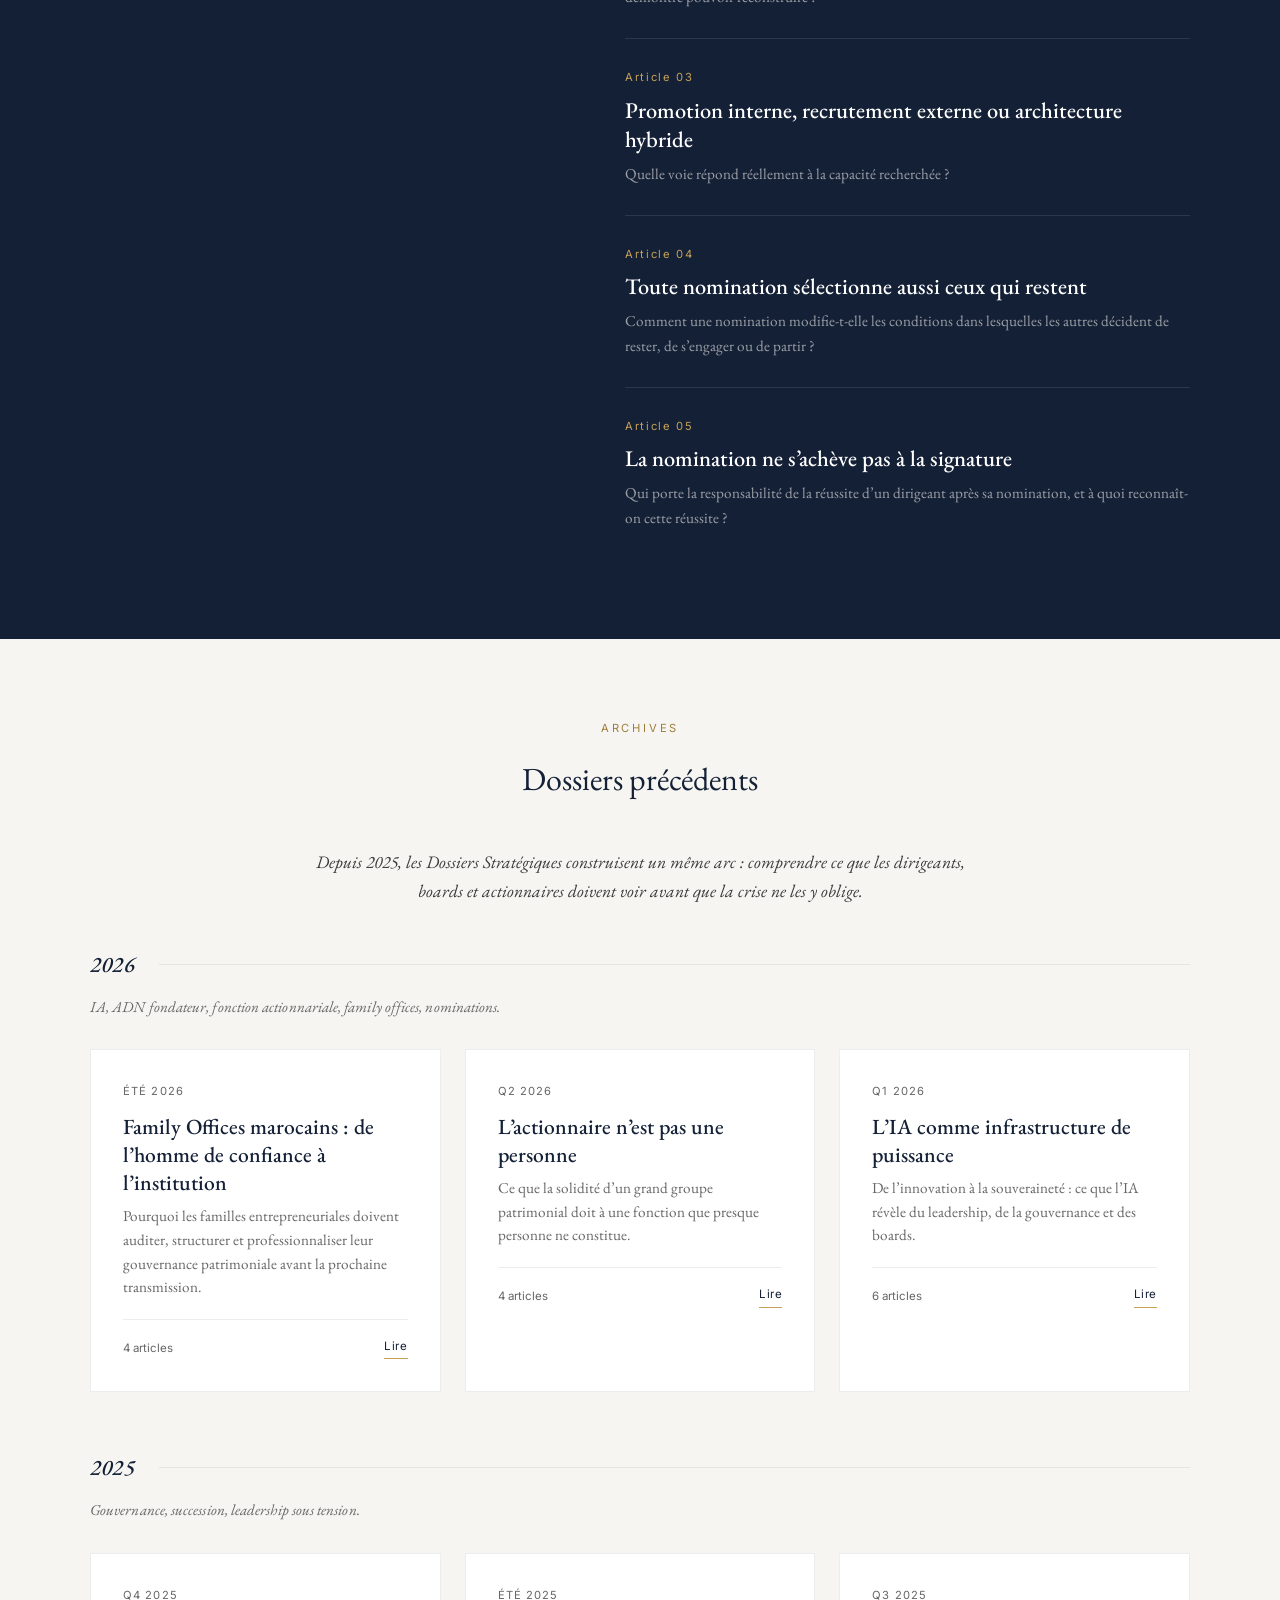
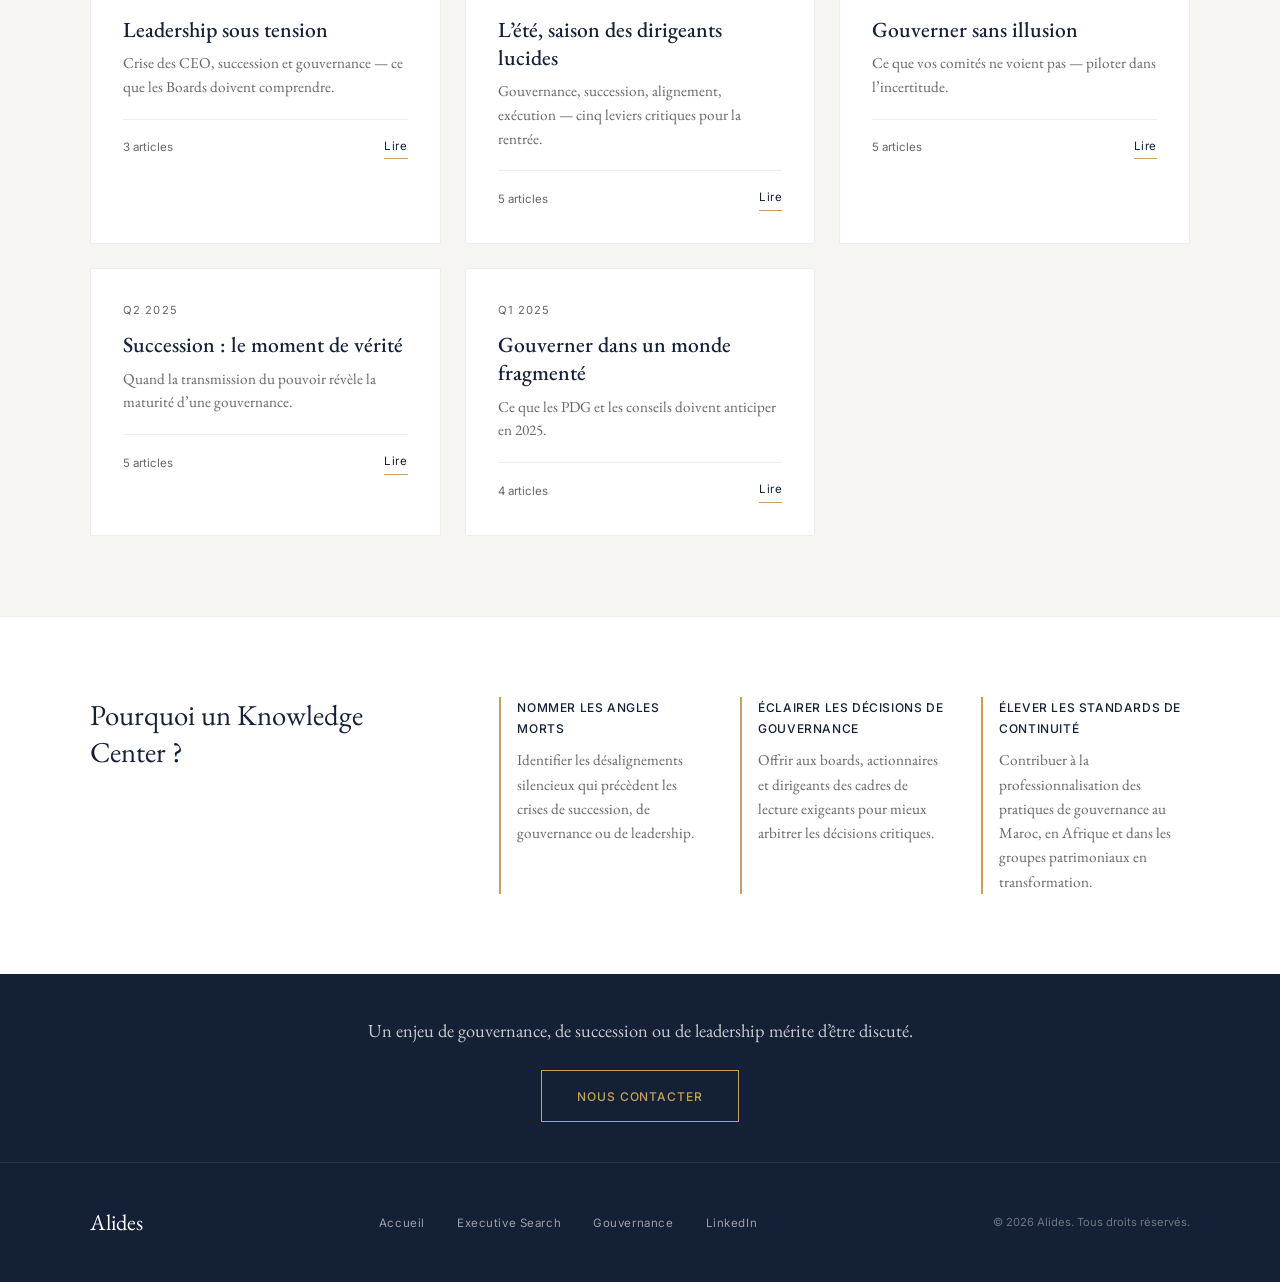
==== commit f836dac9: "Add files via upload" ====
--- a/index.html
+++ b/index.html
@@ -3,6 +3,7 @@
 <head>
     <meta charset="UTF-8">
     <meta name="viewport" content="width=device-width, initial-scale=1.0">
+    <meta name="google-site-verification" content="kYHUcOeJW4AL0czZvNiSbg94NSLl4Osi-YJinOvALH8">
     <title>Knowledge Center — Dossiers Stratégiques | Alides</title>
     <link rel="icon" href="/favicon.ico">
 
@@ -12,7 +13,7 @@
     <!-- Open Graph -->
     <meta property="og:title" content="Knowledge Center — Dossiers Stratégiques | Alides">
     <meta property="og:description" content="Des analyses premium sur les angles morts de la gouvernance, de la succession, du leadership et de la continuité actionnariale.">
-        <meta property="og:image" content="https://revue.alides.org/og-ete-2026.png">
+        <meta property="og:image" content="https://revue.alides.org/og-le-vrai-prix-dune-nomination.png">
     <meta property="og:type" content="website">
     <meta property="og:url" content="https://revue.alides.org/">
 
@@ -209,37 +210,42 @@
     </div>
 </section>
 
-<!-- DERNIER DOSSIER — Q2 2026 -->
+<!-- DERNIER DOSSIER — SEPTEMBRE 2026 -->
 <section class="latest">
     <div class="latest-inner">
         <div class="latest-header">
             <p class="latest-label">Dernier dossier</p>
-            <p class="latest-quarter">Été 2026</p>
-            <h2 class="latest-title">Family Offices marocains : de l’homme de confiance à l’institution</h2>
-            <p class="latest-subtitle">Pourquoi les familles entrepreneuriales doivent auditer, structurer et professionnaliser leur gouvernance patrimoniale avant la prochaine transmission.</p>
-            <a href="dossier-ete-2026-complet.html" class="latest-cta">Lire le dossier</a>
+            <p class="latest-quarter">Septembre 2026</p>
+            <h2 class="latest-title">Le vrai prix d’une nomination</h2>
+            <p class="latest-subtitle">Pourquoi la valeur d’un dirigeant se joue bien après sa prise de fonction.</p>
+            <a href="le-vrai-prix-dune-nomination.html" class="latest-cta">Lire le dossier</a>
         </div>
 
         <ul class="latest-articles">
             <li class="latest-article">
                 <p class="latest-article-number">Article 01</p>
-                <h3 class="latest-article-title">L’organisation qui existe déjà</h3>
-                <p class="latest-article-excerpt">Homme de confiance, cadres à deux maîtres, engagements invisibles : la revue d’existant que chaque famille doit à ses propres fondations.</p>
+                <h3 class="latest-article-title">L’économie complète d’une nomination</h3>
+                <p class="latest-article-excerpt">Que coûte réellement une nomination stratégique, et qu’engage-t-elle au-delà de son prix ?</p>
             </li>
             <li class="latest-article">
                 <p class="latest-article-number">Article 02</p>
-                <h3 class="latest-article-title">Naître institution : les trois séparations</h3>
-                <p class="latest-article-excerpt">Le patrimoine du groupe, la décision de la personne, les équipes de leurs doubles loyautés — trois frontières à tracer avant tout véhicule.</p>
+                <h3 class="latest-article-title">La performance ne voyage jamais seule</h3>
+                <p class="latest-article-excerpt">Que reste-t-il de la performance passée lorsque le dirigeant change de système, et qu’a-t-il déjà démontré pouvoir reconstruire ?</p>
             </li>
             <li class="latest-article">
                 <p class="latest-article-number">Article 03</p>
-                <h3 class="latest-article-title">Le premier recrutement : l’acte constitutionnel</h3>
-                <p class="latest-article-excerpt">La première personne embauchée définit le centre de gravité de l’institution. Trilemme fondateur, erreurs récurrentes, vivier et rémunération.</p>
+                <h3 class="latest-article-title">Promotion interne, recrutement externe ou architecture hybride</h3>
+                <p class="latest-article-excerpt">Quelle voie répond réellement à la capacité recherchée ?</p>
             </li>
             <li class="latest-article">
                 <p class="latest-article-number">Article 04</p>
-                <h3 class="latest-article-title">La génération suivante n’attend pas</h3>
-                <p class="latest-article-excerpt">L’engagement n’est pas la préparation. Faire de la next gen une fonction formelle du family office — avec responsable, budget et curriculum.</p>
+                <h3 class="latest-article-title">Toute nomination sélectionne aussi ceux qui restent</h3>
+                <p class="latest-article-excerpt">Comment une nomination modifie-t-elle les conditions dans lesquelles les autres décident de rester, de s’engager ou de partir ?</p>
+            </li>
+            <li class="latest-article">
+                <p class="latest-article-number">Article 05</p>
+                <h3 class="latest-article-title">La nomination ne s’achève pas à la signature</h3>
+                <p class="latest-article-excerpt">Qui porte la responsabilité de la réussite d’un dirigeant après sa nomination, et à quoi reconnaît-on cette réussite ?</p>
             </li>
         </ul>
     </div>
@@ -261,9 +267,20 @@
                 <span class="year-num">2026</span>
                 <span class="year-line"></span>
             </div>
-            <p class="year-theme">IA, ADN fondateur, fonction actionnariale, family offices.</p>
+            <p class="year-theme">IA, ADN fondateur, fonction actionnariale, family offices, nominations.</p>
 
             <div class="dossier-grid">
+
+                <!-- ÉTÉ 2026 -->
+                <article class="dossier-card">
+                    <p class="dossier-quarter">Été 2026</p>
+                    <h3 class="dossier-title">Family Offices marocains : de l’homme de confiance à l’institution</h3>
+                    <p class="dossier-desc">Pourquoi les familles entrepreneuriales doivent auditer, structurer et professionnaliser leur gouvernance patrimoniale avant la prochaine transmission.</p>
+                    <div class="dossier-meta">
+                        <span class="dossier-count">4 articles</span>
+                        <a href="dossier-ete-2026-complet.html" class="dossier-link">Lire</a>
+                    </div>
+                </article>
 
                 <!-- Q2 2026 -->
                 <article class="dossier-card">
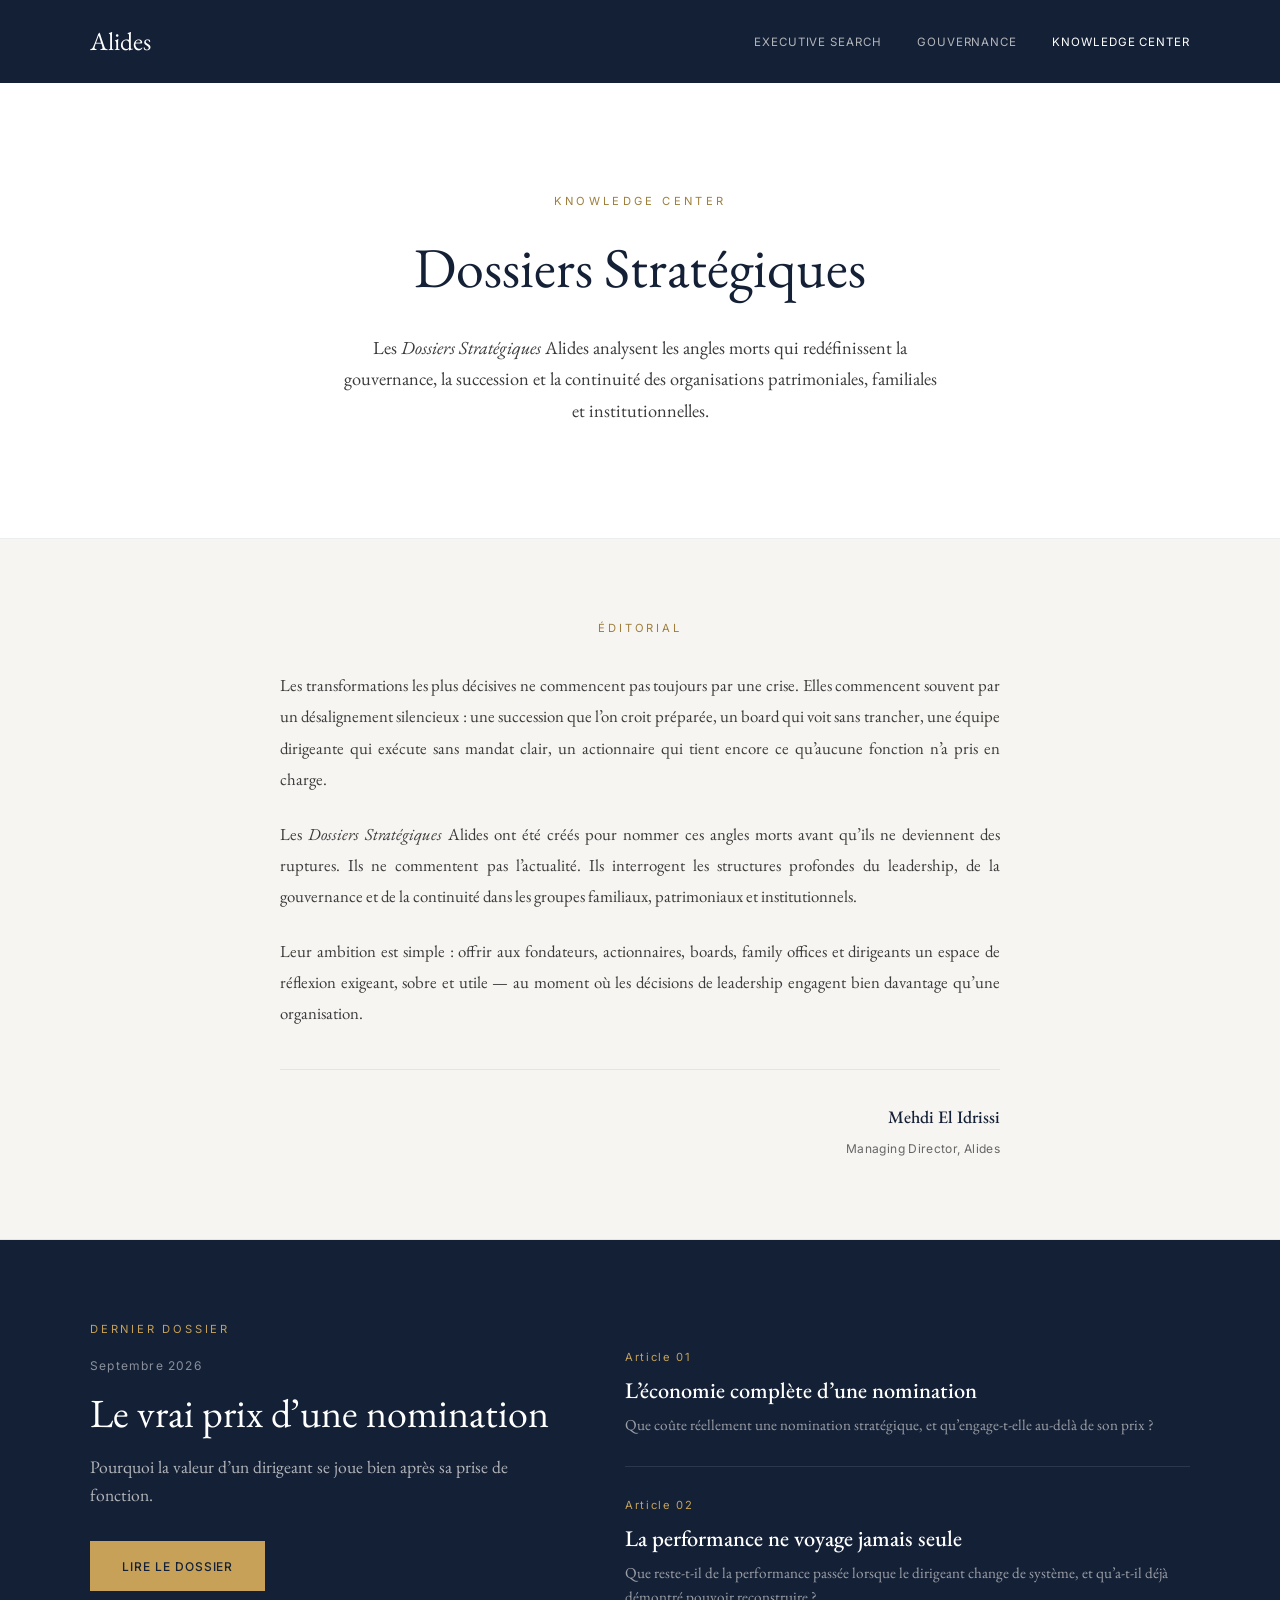
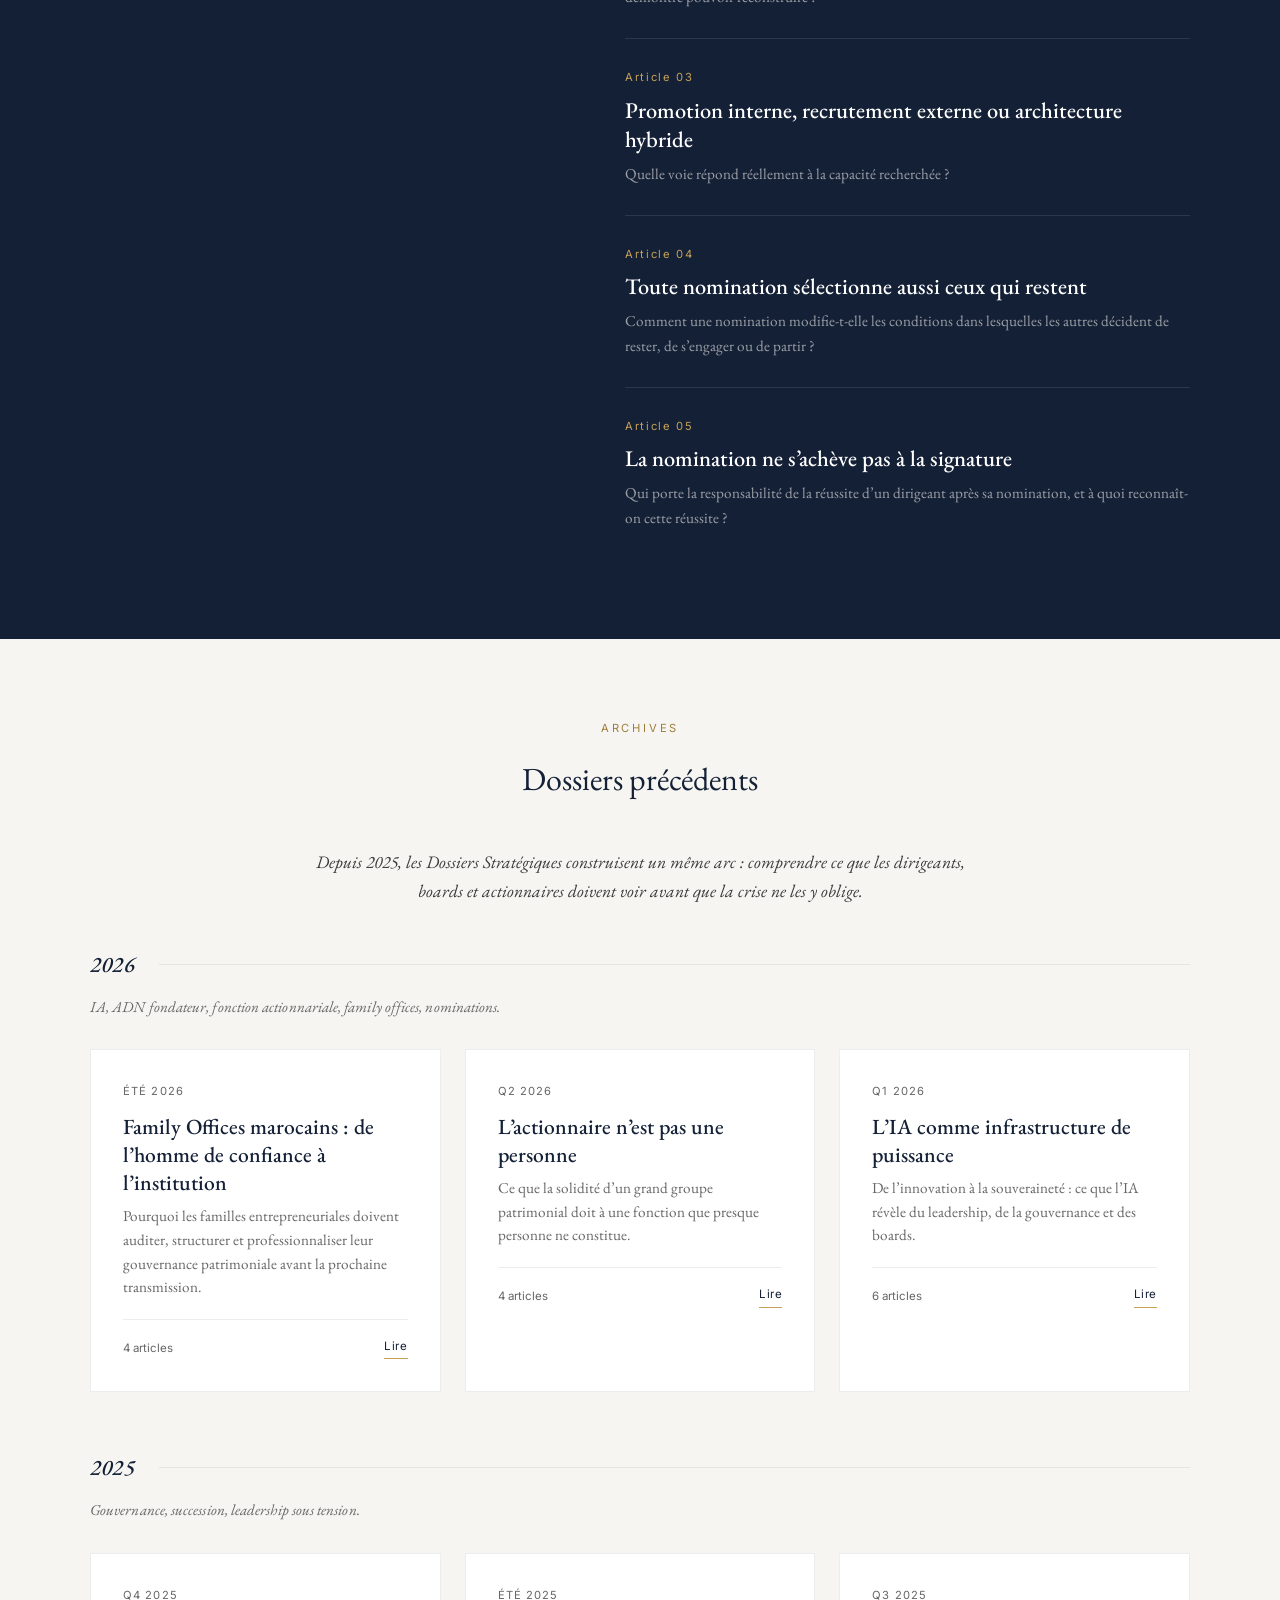
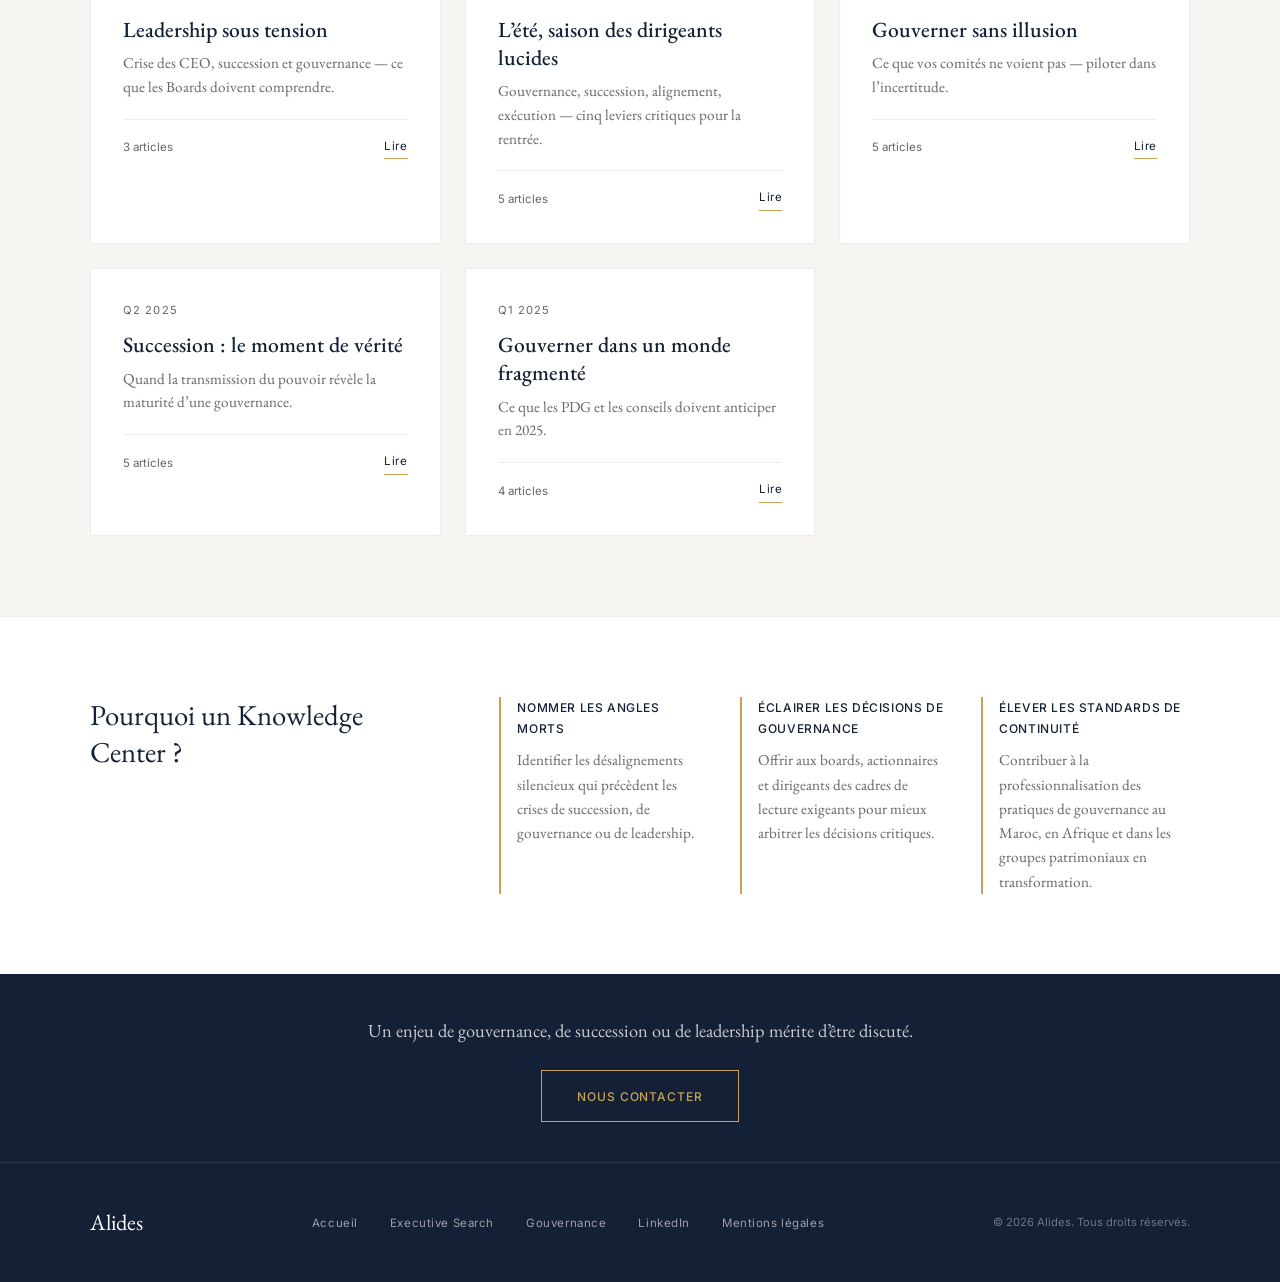
==== commit 74ec0a63: "Add files via upload" ====
--- a/index.html
+++ b/index.html
@@ -167,6 +167,9 @@
             .edito-signature { text-align: center; }
         }
     </style>
+<script type="application/ld+json">
+{"@context":"https://schema.org","@type":"Organization","name":"Alides Executive Search & Leadership Advisory","alternateName":"Alides","url":"https://www.alides.org/","sameAs":["https://www.linkedin.com/company/alides-executivesearch","https://www.alides.org/","https://fr.alides.org/","https://qa.alides.org/"],"publishingPrinciples":"https://revue.alides.org/","memberOf":[{"@type":"Organization","name":"ECI Group"},{"@type":"Organization","name":"AESC"}]}
+</script>
 </head>
 
 <body>
@@ -419,6 +422,7 @@
             <a href="https://www.alides.org/executive-search-maroc-afrique">Executive Search</a>
             <a href="https://www.alides.org/board-services/board-advisory-questions">Gouvernance</a>
             <a href="https://www.linkedin.com/company/alides-executivesearch" target="_blank">LinkedIn</a>
+            <a href="/mentions-legales.html">Mentions légales</a>
         </div>
         <span class="footer-copy">© 2026 Alides. Tous droits réservés.</span>
     </div>
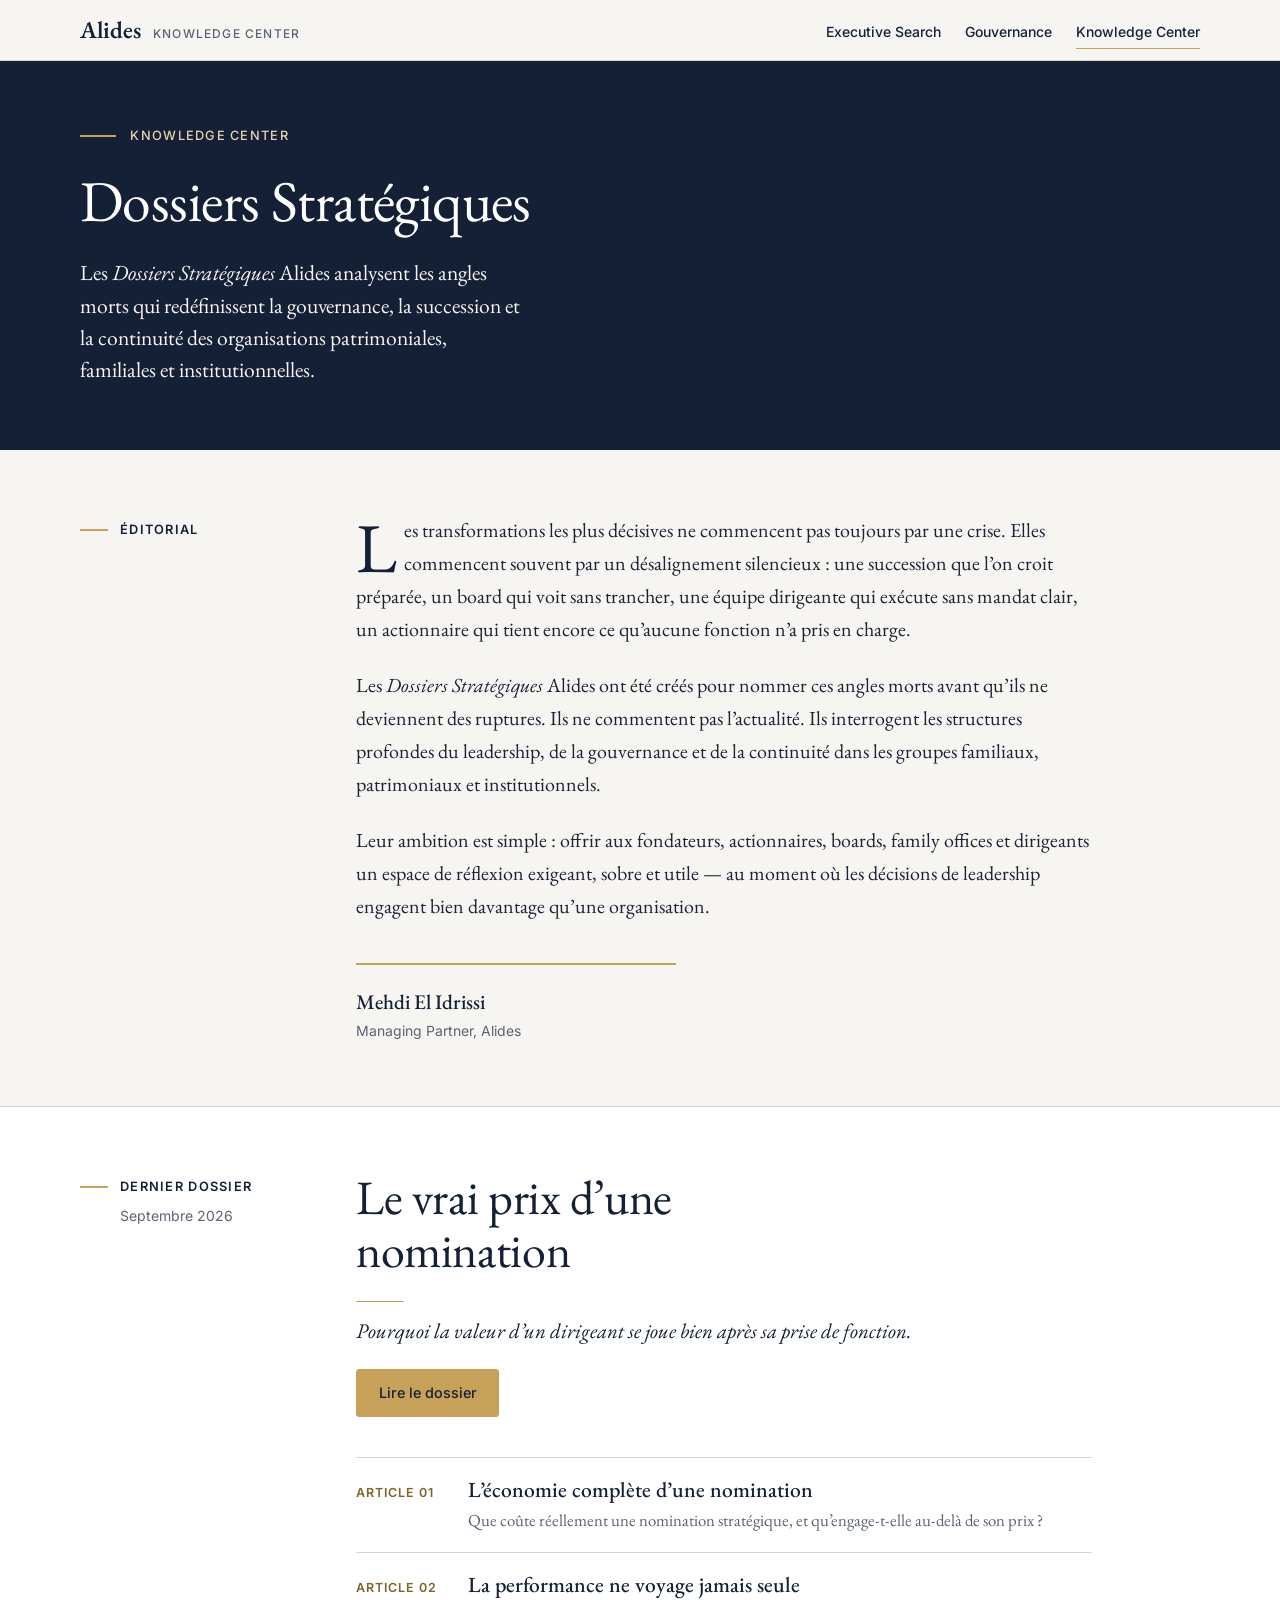
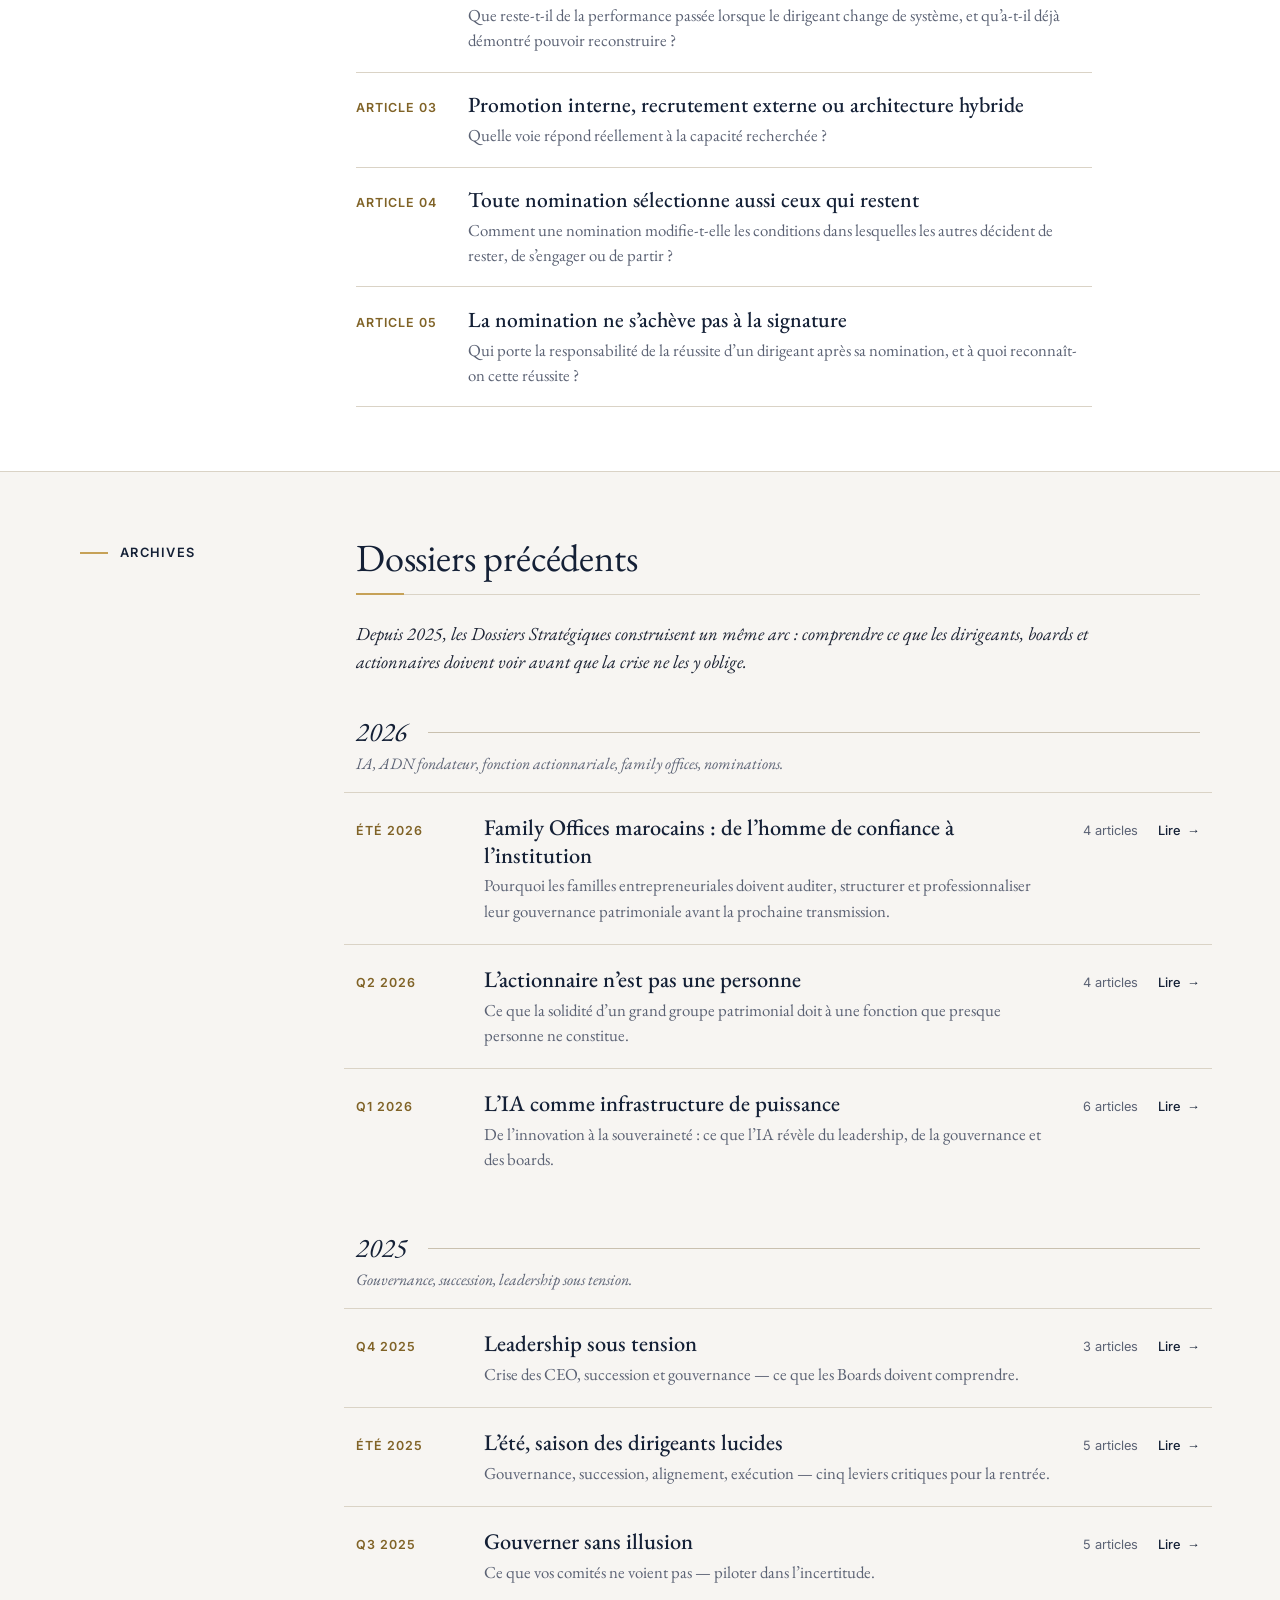
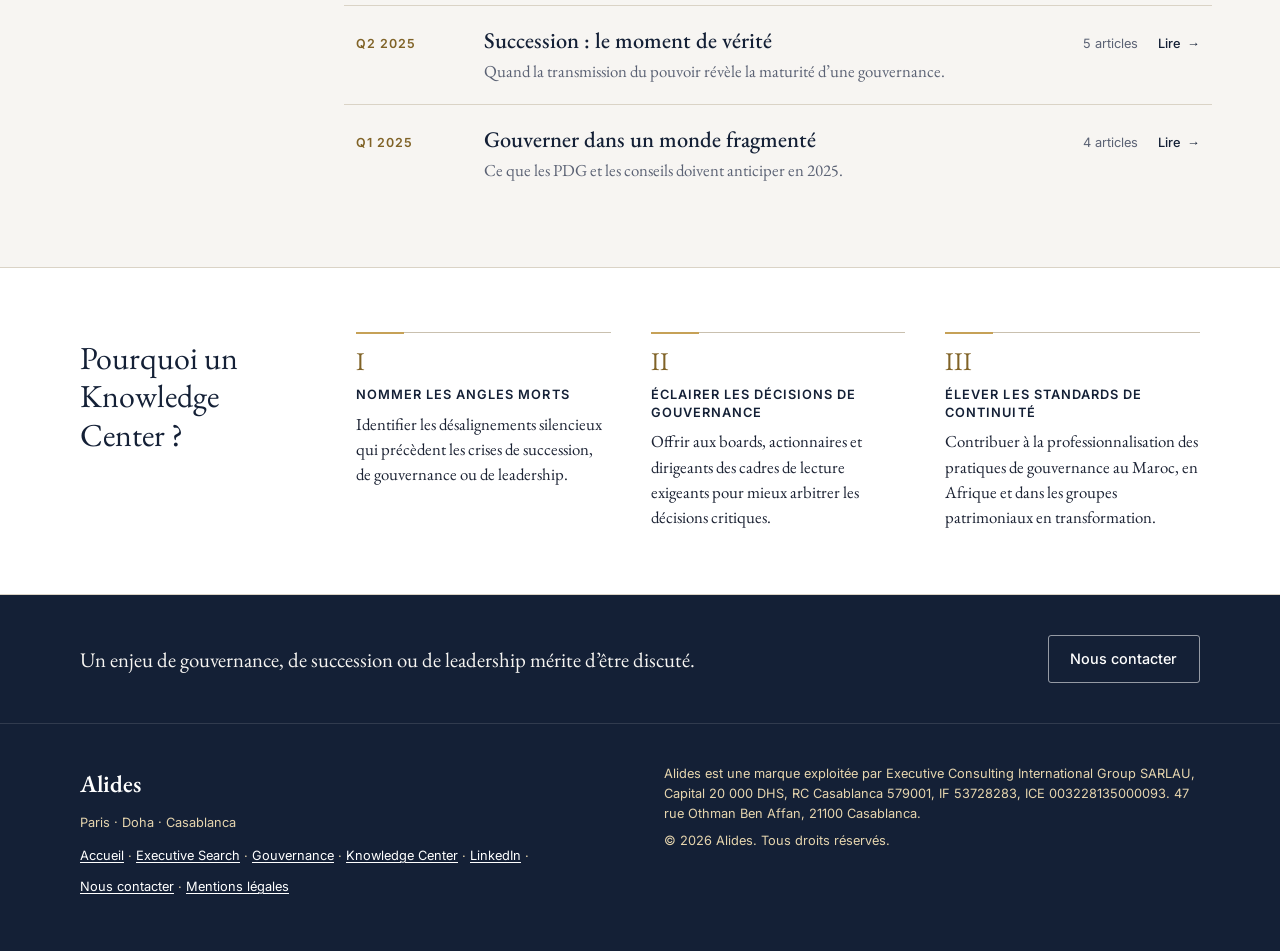
==== commit 7b361720: "Add files via upload" ====
--- a/index.html
+++ b/index.html
@@ -1,432 +1,278 @@
 <!DOCTYPE html>
 <html lang="fr">
 <head>
-    <meta charset="UTF-8">
-    <meta name="viewport" content="width=device-width, initial-scale=1.0">
-    <meta name="google-site-verification" content="kYHUcOeJW4AL0czZvNiSbg94NSLl4Osi-YJinOvALH8">
-    <title>Knowledge Center — Dossiers Stratégiques | Alides</title>
-    <link rel="icon" href="/favicon.ico">
-
-    <link rel="canonical" href="https://revue.alides.org/">
-    <meta name="description" content="Les Dossiers Stratégiques Alides analysent les angles morts qui redéfinissent la gouvernance, la succession et la continuité des organisations patrimoniales, familiales et institutionnelles.">
-
-    <!-- Open Graph -->
-    <meta property="og:title" content="Knowledge Center — Dossiers Stratégiques | Alides">
-    <meta property="og:description" content="Des analyses premium sur les angles morts de la gouvernance, de la succession, du leadership et de la continuité actionnariale.">
-        <meta property="og:image" content="https://revue.alides.org/og-le-vrai-prix-dune-nomination.png">
-    <meta property="og:type" content="website">
-    <meta property="og:url" content="https://revue.alides.org/">
-
-    <meta property="og:site_name" content="Alides">
-    <meta property="og:locale" content="fr_FR">
-
-    <!-- Twitter Card -->
-    <meta name="twitter:card" content="summary_large_image">
-    <meta name="twitter:title" content="Knowledge Center — Dossiers Stratégiques | Alides">
-    <meta name="twitter:description" content="Des analyses premium sur les angles morts de la gouvernance, de la succession, du leadership et de la continuité actionnariale.">
-
-    <link href="https://fonts.googleapis.com/css2?family=EB+Garamond:ital,wght@0,400;0,500;0,600;1,400;1,500&family=Inter:wght@300;400;500&display=swap" rel="stylesheet">
-
-    <style>
-        :root {
-            --alides-midnight: #142036;
-            --alides-midnight-light: #1a2a45;
-            --alides-gold: #C6A157;
-            --alides-gold-dark: #9E7E3A;
-            --alides-ivory: #F7F5F2;
-            --alides-warm-white: #FDFCFA;
-            --alides-white: #ffffff;
-            --alides-text: #3A3A3A;
-            --alides-text-light: #666666;
-            --alides-border: rgba(20, 32, 54, 0.08);
-            --font-title: 'EB Garamond', Georgia, serif;
-            --font-body: 'EB Garamond', Georgia, serif;
-            --font-ui: 'Inter', -apple-system, sans-serif;
-            --max-width: 1100px;
-            --max-width-narrow: 720px;
-            --space-xs: 0.5rem;
-            --space-sm: 1rem;
-            --space-md: 2.5rem;
-            --space-lg: 5rem;
-            --space-xl: 7rem;
-        }
-        * { margin: 0; padding: 0; box-sizing: border-box; }
-        html { scroll-behavior: smooth; height: auto; overflow-x: hidden; }
-        body { min-height: 100%; height: auto; background: var(--alides-ivory); color: var(--alides-midnight); font-family: var(--font-body); font-size: 19px; line-height: 1.75; -webkit-font-smoothing: antialiased; }
-        header { width: 100%; background: var(--alides-midnight); padding: 1.2rem 2rem; position: fixed; top: 0; z-index: 100; }
-        header .inner { max-width: var(--max-width); margin: auto; display: flex; justify-content: space-between; align-items: center; }
-        header .logo { color: var(--alides-white); font-family: 'EB Garamond', Garamond, Georgia, serif; font-size: 1.6rem; font-weight: 400; letter-spacing: 0; text-decoration: none; }
-        header nav { display: flex; gap: 2.2rem; }
-        header nav a { font-family: var(--font-ui); color: rgba(247, 245, 242, 0.7); text-decoration: none; font-size: 0.72rem; letter-spacing: 0.08em; text-transform: uppercase; transition: color 0.3s ease; }
-        header nav a:hover, header nav a.active { color: var(--alides-white); }
-        @media (max-width: 768px) {
-            header nav { gap: 0; }
-            header nav a:not(.active) { display: none; }
-            header nav a.active { font-size: 0.7rem; padding: 0.4rem 0.8rem; background: rgba(198, 161, 87, 0.15); border-radius: 3px; }
-        }
-        .hero { background: var(--alides-white); padding: calc(var(--space-xl) + 80px) 2rem var(--space-xl); text-align: center; border-bottom: 1px solid var(--alides-border); }
-        .hero-inner { max-width: var(--max-width-narrow); margin: auto; }
-        .hero-label { font-family: var(--font-ui); color: var(--alides-gold-dark); font-size: 0.7rem; letter-spacing: 0.3em; text-transform: uppercase; margin-bottom: 1.5rem; }
-        .hero-title { font-family: var(--font-title); font-size: clamp(2.5rem, 5vw, 3.5rem); font-weight: 400; color: var(--alides-midnight); margin-bottom: 2rem; line-height: 1.15; }
-        .hero-statement { font-family: var(--font-body); font-size: 1.15rem; font-weight: 400; color: var(--alides-text); line-height: 1.7; max-width: 600px; margin: 0 auto; }
-        .edito { background: var(--alides-ivory); padding: var(--space-lg) 2rem; border-bottom: 1px solid var(--alides-border); }
-        .edito-inner { max-width: var(--max-width-narrow); margin: auto; }
-        .edito-label { font-family: var(--font-ui); color: var(--alides-gold-dark); font-size: 0.7rem; letter-spacing: 0.25em; text-transform: uppercase; margin-bottom: 2rem; text-align: center; }
-        .edito-content { font-family: var(--font-body); font-size: 1.05rem; color: var(--alides-text); line-height: 1.85; }
-        .edito-content p { margin-bottom: 1.5rem; text-align: justify; text-justify: inter-word; }
-        .edito-content p:last-of-type { margin-bottom: 0; }
-        .edito-signature { margin-top: 2.5rem; padding-top: 2rem; border-top: 1px solid var(--alides-border); text-align: right; }
-        .edito-author { font-family: var(--font-title); font-size: 1.1rem; font-weight: 500; color: var(--alides-midnight); margin-bottom: 0.3rem; }
-        .edito-role { font-family: var(--font-ui); font-size: 0.75rem; color: var(--alides-text-light); letter-spacing: 0.03em; }
-        .latest { padding: var(--space-lg) 2rem; background: var(--alides-midnight); }
-        .latest-inner { max-width: var(--max-width); margin: auto; display: grid; grid-template-columns: 1fr 1.2fr; gap: 4rem; align-items: start; }
-        @media (max-width: 900px) { .latest-inner { grid-template-columns: 1fr; gap: 2rem; } }
-        .latest-header { position: sticky; top: 120px; }
-        .latest-label { font-family: var(--font-ui); color: var(--alides-gold); font-size: 0.7rem; letter-spacing: 0.25em; text-transform: uppercase; margin-bottom: 1rem; }
-        .latest-quarter { font-family: var(--font-ui); color: rgba(255,255,255,0.5); font-size: 0.75rem; letter-spacing: 0.1em; margin-bottom: 0.8rem; }
-        .latest-title { font-family: var(--font-title); font-size: 2.5rem; font-weight: 400; color: var(--alides-white); margin-bottom: 1rem; line-height: 1.2; }
-        .latest-subtitle { font-family: var(--font-body); font-size: 1.1rem; color: rgba(247, 245, 242, 0.7); margin-bottom: 2rem; line-height: 1.6; }
-        .latest-cta { display: inline-block; padding: 0.9rem 2rem; background: var(--alides-gold); color: var(--alides-midnight); font-family: var(--font-ui); text-decoration: none; font-size: 0.75rem; font-weight: 500; letter-spacing: 0.08em; text-transform: uppercase; transition: background 0.3s ease; }
-        .latest-cta:hover { background: var(--alides-white); }
-        .latest-articles { list-style: none; }
-        .latest-article { padding: 1.8rem 0; border-bottom: 1px solid rgba(255,255,255,0.1); }
-        .latest-article:last-child { border-bottom: none; }
-        .latest-article-number { font-family: var(--font-ui); font-size: 0.7rem; color: var(--alides-gold); letter-spacing: 0.15em; margin-bottom: 0.5rem; }
-        .latest-article-title { font-family: var(--font-title); font-size: 1.4rem; font-weight: 500; color: var(--alides-white); margin-bottom: 0.5rem; line-height: 1.3; }
-        .latest-article-excerpt { font-size: 0.95rem; color: rgba(247, 245, 242, 0.6); line-height: 1.6; }
-        .archives { padding: var(--space-lg) 2rem; background: var(--alides-ivory); }
-        .archives-inner { max-width: var(--max-width); margin: auto; }
-        .archives-cadrage { font-family: var(--font-body); font-size: 1.1rem; font-style: italic; color: var(--alides-text); line-height: 1.65; max-width: 680px; margin: 0 auto var(--space-md); text-align: center; }
-        .year-block { margin-bottom: 3.5rem; }
-        .year-block:last-child { margin-bottom: 0; }
-        .year-label { display: flex; align-items: center; gap: 1.5rem; margin-bottom: 0.6rem; }
-        .year-num { font-family: var(--font-title); font-size: 1.4rem; font-style: italic; color: var(--alides-midnight); font-weight: 500; letter-spacing: 0.01em; flex-shrink: 0; }
-        .year-line { flex: 1; height: 1px; background: var(--alides-border); }
-        .year-theme { font-family: var(--font-body); font-size: 0.95rem; font-style: italic; color: var(--alides-text-light); margin-bottom: 1.8rem; letter-spacing: 0.005em; }
-        .section-header { text-align: center; margin-bottom: var(--space-md); }
-        .section-label { font-family: var(--font-ui); color: var(--alides-gold-dark); font-size: 0.7rem; letter-spacing: 0.25em; text-transform: uppercase; margin-bottom: 0.8rem; }
-        .section-title { font-family: var(--font-title); font-size: 2rem; font-weight: 400; color: var(--alides-midnight); }
-        .dossier-grid { display: grid; grid-template-columns: repeat(auto-fit, minmax(300px, 1fr)); gap: 1.5rem; }
-        .dossier-card { background: var(--alides-white); padding: 2rem; border: 1px solid var(--alides-border); transition: border-color 0.3s ease; }
-        .dossier-card:hover { border-color: rgba(20, 32, 54, 0.2); }
-        .dossier-quarter { font-family: var(--font-ui); font-size: 0.7rem; color: var(--alides-text-light); letter-spacing: 0.1em; text-transform: uppercase; margin-bottom: 0.6rem; }
-        .dossier-title { font-family: var(--font-title); font-size: 1.35rem; font-weight: 500; color: var(--alides-midnight); margin-bottom: 0.6rem; line-height: 1.3; }
-        .dossier-desc { font-size: 0.95rem; color: var(--alides-text-light); margin-bottom: 1.2rem; line-height: 1.55; }
-        .dossier-meta { display: flex; justify-content: space-between; align-items: center; padding-top: 1rem; border-top: 1px solid var(--alides-border); }
-        .dossier-count { font-family: var(--font-ui); font-size: 0.72rem; color: var(--alides-text-light); }
-        .dossier-link { font-family: var(--font-ui); font-size: 0.72rem; color: var(--alides-midnight); text-decoration: none; letter-spacing: 0.05em; padding-bottom: 0.15rem; border-bottom: 1px solid var(--alides-gold); transition: border-color 0.3s ease; }
-        .dossier-link:hover { border-color: var(--alides-midnight); }
-        .why { padding: var(--space-lg) 2rem; background: var(--alides-white); border-top: 1px solid var(--alides-border); }
-        .why-inner { max-width: var(--max-width); margin: auto; display: grid; grid-template-columns: 1fr 2fr; gap: 4rem; align-items: start; }
-        @media (max-width: 800px) { .why-inner { grid-template-columns: 1fr; gap: 2rem; } }
-        .why-title { font-family: var(--font-title); font-size: 1.8rem; font-weight: 400; color: var(--alides-midnight); line-height: 1.3; }
-        .why-content { display: grid; grid-template-columns: repeat(3, 1fr); gap: 2rem; }
-        @media (max-width: 600px) { .why-content { grid-template-columns: 1fr; } }
-        .why-item { padding-left: 1rem; border-left: 2px solid var(--alides-gold); }
-        .why-item-title { font-family: var(--font-ui); font-size: 0.75rem; font-weight: 500; color: var(--alides-midnight); letter-spacing: 0.05em; text-transform: uppercase; margin-bottom: 0.6rem; }
-        .why-item-text { font-size: 0.95rem; color: var(--alides-text-light); line-height: 1.6; }
-        .cta { padding: var(--space-md) 2rem; background: var(--alides-midnight); text-align: center; }
-        .cta-inner { max-width: var(--max-width-narrow); margin: auto; }
-        .cta-text { font-family: var(--font-body); font-size: 1.15rem; color: rgba(247, 245, 242, 0.8); margin-bottom: 1.5rem; }
-        .cta-btn { display: inline-block; padding: 0.9rem 2.2rem; background: transparent; border: 1px solid var(--alides-gold); color: var(--alides-gold); font-family: var(--font-ui); text-decoration: none; font-size: 0.75rem; font-weight: 500; letter-spacing: 0.08em; text-transform: uppercase; transition: all 0.3s ease; }
-        .cta-btn:hover { background: var(--alides-gold); color: var(--alides-midnight); }
-        footer { background: var(--alides-midnight); padding: 2.5rem 2rem; border-top: 1px solid rgba(255,255,255,0.1); }
-        footer .inner { max-width: var(--max-width); margin: auto; display: flex; justify-content: space-between; align-items: center; }
-        footer .footer-logo { font-family: 'EB Garamond', Garamond, Georgia, serif; font-size: 1.4rem; font-weight: 400; color: var(--alides-white); letter-spacing: 0; }
-        footer .footer-links { display: flex; gap: 2rem; }
-        footer .footer-links a { color: rgba(247, 245, 242, 0.6); text-decoration: none; font-family: var(--font-ui); font-size: 0.72rem; letter-spacing: 0.05em; transition: color 0.3s ease; }
-        footer .footer-links a:hover { color: var(--alides-white); }
-        footer .footer-copy { font-family: var(--font-ui); font-size: 0.7rem; color: rgba(247, 245, 242, 0.4); }
-        @media (max-width: 768px) {
-            footer .inner { flex-direction: column; gap: 1.5rem; text-align: center; }
-            footer .footer-links { flex-wrap: wrap; justify-content: center; }
-            .hero { padding: calc(var(--space-lg) + 60px) 1.25rem var(--space-md); }
-            .hero-title { font-size: 2rem; line-height: 1.2; }
-            .hero-statement { font-size: 1rem; }
-            .edito { padding: var(--space-md) 1.25rem; }
-            .edito-content { font-size: 0.95rem; }
-            .edito-content p { text-align: left; }
-            .latest { padding: var(--space-md) 1.25rem; }
-            .latest-title { font-size: 1.8rem; }
-            .latest-subtitle { font-size: 0.95rem; }
-            .archives { padding: var(--space-md) 1.25rem; }
-            .archives-cadrage { font-size: 1rem; }
-            .year-block { margin-bottom: 2.5rem; }
-            .year-num { font-size: 1.2rem; }
-            .year-theme { font-size: 0.9rem; }
-            .dossier-grid { grid-template-columns: 1fr; gap: 1rem; }
-            .dossier-title { font-size: 1.1rem; }
-            .why { padding: var(--space-md) 1.25rem; }
-            .why-title { font-size: 1.5rem; }
-            .cta { padding: var(--space-md) 1.25rem; }
-            .cta-text { font-size: 1rem; }
-        }
-        @media (max-width: 480px) {
-            .hero-title { font-size: 1.6rem; }
-            .latest-title { font-size: 1.5rem; }
-            .edito-signature { text-align: center; }
-        }
-    </style>
+<meta charset="UTF-8">
+<meta name="viewport" content="width=device-width, initial-scale=1.0">
+<meta name="google-site-verification" content="kYHUcOeJW4AL0czZvNiSbg94NSLl4Osi-YJinOvALH8">
+<title>Knowledge Center — Dossiers Stratégiques | Alides</title>
+<link rel="icon" href="/favicon.ico">
+
+<link rel="canonical" href="https://revue.alides.org/">
+<meta name="description" content="Les Dossiers Stratégiques Alides analysent les angles morts qui redéfinissent la gouvernance, la succession et la continuité des organisations patrimoniales, familiales et institutionnelles.">
+<meta name="theme-color" content="#142036">
+
+<!-- Open Graph -->
+<meta property="og:title" content="Knowledge Center — Dossiers Stratégiques | Alides">
+<meta property="og:description" content="Des analyses premium sur les angles morts de la gouvernance, de la succession, du leadership et de la continuité actionnariale.">
+<meta property="og:image" content="https://revue.alides.org/og-le-vrai-prix-dune-nomination.png">
+<meta property="og:type" content="website">
+<meta property="og:url" content="https://revue.alides.org/">
+<meta property="og:site_name" content="Alides">
+<meta property="og:locale" content="fr_FR">
+
+<!-- Twitter Card -->
+<meta name="twitter:card" content="summary_large_image">
+<meta name="twitter:title" content="Knowledge Center — Dossiers Stratégiques | Alides">
+<meta name="twitter:description" content="Des analyses premium sur les angles morts de la gouvernance, de la succession, du leadership et de la continuité actionnariale.">
+
+<!-- Les lignes de sommaire ne sont masquées avant leur apparition que si ce script s'exécute. -->
+<script>(function(w,d){if('IntersectionObserver' in w&&!w.matchMedia('(prefers-reduced-motion:reduce)').matches){d.documentElement.className+=' js';}})(window,document);</script>
+<link rel="stylesheet" href="revue.css">
+
 <script type="application/ld+json">
 {"@context":"https://schema.org","@type":"Organization","name":"Alides Executive Search & Leadership Advisory","alternateName":"Alides","url":"https://www.alides.org/","sameAs":["https://www.linkedin.com/company/alides-executivesearch","https://www.alides.org/","https://fr.alides.org/","https://qa.alides.org/"],"publishingPrinciples":"https://revue.alides.org/","memberOf":[{"@type":"Organization","name":"ECI Group"},{"@type":"Organization","name":"AESC"}]}
 </script>
 </head>
 
 <body>
-
-<!-- HEADER -->
-<header>
-    <div class="inner">
-        <a href="https://www.alides.org" class="logo">Alides</a>
-        <nav>
-            <a href="https://www.alides.org/executive-search-maroc-afrique">Executive Search</a>
-            <a href="https://www.alides.org/board-services/board-advisory-questions">Gouvernance</a>
-            <a href="#" class="active">Knowledge Center</a>
-        </nav>
-    </div>
-</header>
-
-<!-- HERO -->
-<section class="hero">
-    <div class="hero-inner">
-        <p class="hero-label">Knowledge Center</p>
-        <h1 class="hero-title">Dossiers Stratégiques</h1>
-        <p class="hero-statement">Les <em>Dossiers Stratégiques</em> Alides analysent les angles morts qui redéfinissent la gouvernance, la succession et la continuité des organisations patrimoniales, familiales et institutionnelles.</p>
-    </div>
-</section>
-
-<!-- ÉDITO -->
-<section class="edito">
-    <div class="edito-inner">
-        <p class="edito-label">Éditorial</p>
-        <div class="edito-content">
-            <p>Les transformations les plus décisives ne commencent pas toujours par une crise. Elles commencent souvent par un désalignement silencieux : une succession que l’on croit préparée, un board qui voit sans trancher, une équipe dirigeante qui exécute sans mandat clair, un actionnaire qui tient encore ce qu’aucune fonction n’a pris en charge.</p>
-
-            <p>Les <em>Dossiers Stratégiques</em> Alides ont été créés pour nommer ces angles morts avant qu’ils ne deviennent des ruptures. Ils ne commentent pas l’actualité. Ils interrogent les structures profondes du leadership, de la gouvernance et de la continuité dans les groupes familiaux, patrimoniaux et institutionnels.</p>
-
-            <p>Leur ambition est simple : offrir aux fondateurs, actionnaires, boards, family offices et dirigeants un espace de réflexion exigeant, sobre et utile — au moment où les décisions de leadership engagent bien davantage qu’une organisation.</p>
-        </div>
-        <div class="edito-signature">
-            <p class="edito-author">Mehdi El Idrissi</p>
-            <p class="edito-role">Managing Director, Alides</p>
-        </div>
-    </div>
+<a class="skip" href="#contenu">Aller au contenu</a>
+
+<!-- EN-TÊTE -->
+<header class="site-bar"><div class="inner">
+<a class="brand" href="https://www.alides.org" target="_top" rel="noopener">Alides <small>Knowledge Center</small></a>
+<nav class="site-nav" aria-label="Navigation Alides">
+<a class="u-line" href="https://www.alides.org/executive-search-maroc-afrique" target="_top" rel="noopener">Executive Search</a>
+<a class="u-line" href="https://www.alides.org/board-services/board-advisory-questions" target="_top" rel="noopener">Gouvernance</a>
+<a class="u-line" href="https://revue.alides.org/" aria-current="page">Knowledge Center</a>
+</nav></div></header>
+
+<!-- COUVERTURE -->
+<section class="cover" aria-labelledby="titre">
+<div class="inner">
+<p class="eyebrow">Knowledge Center</p>
+<h1 id="titre">Dossiers Stratégiques</h1>
+<p class="statement">Les <em>Dossiers Stratégiques</em> Alides analysent les angles morts qui redéfinissent la gouvernance, la succession et la continuité des organisations patrimoniales, familiales et institutionnelles.</p>
+</div>
+</section>
+
+<main id="contenu">
+
+<!-- ÉDITORIAL -->
+<section class="band" aria-labelledby="edito-h">
+<div class="inner split">
+<div class="aside"><h2 class="kicker" id="edito-h">Éditorial</h2></div>
+<div class="edito">
+<p class="lettrine">Les transformations les plus décisives ne commencent pas toujours par une crise. Elles commencent souvent par un désalignement silencieux : une succession que l’on croit préparée, un board qui voit sans trancher, une équipe dirigeante qui exécute sans mandat clair, un actionnaire qui tient encore ce qu’aucune fonction n’a pris en charge.</p>
+
+<p>Les <em>Dossiers Stratégiques</em> Alides ont été créés pour nommer ces angles morts avant qu’ils ne deviennent des ruptures. Ils ne commentent pas l’actualité. Ils interrogent les structures profondes du leadership, de la gouvernance et de la continuité dans les groupes familiaux, patrimoniaux et institutionnels.</p>
+
+<p>Leur ambition est simple : offrir aux fondateurs, actionnaires, boards, family offices et dirigeants un espace de réflexion exigeant, sobre et utile — au moment où les décisions de leadership engagent bien davantage qu’une organisation.</p>
+
+<div class="signature">
+<span class="sig-name">Mehdi El Idrissi</span>
+<span class="sig-role">Managing Partner, Alides</span>
+</div>
+</div>
+</div>
 </section>
 
 <!-- DERNIER DOSSIER — SEPTEMBRE 2026 -->
-<section class="latest">
-    <div class="latest-inner">
-        <div class="latest-header">
-            <p class="latest-label">Dernier dossier</p>
-            <p class="latest-quarter">Septembre 2026</p>
-            <h2 class="latest-title">Le vrai prix d’une nomination</h2>
-            <p class="latest-subtitle">Pourquoi la valeur d’un dirigeant se joue bien après sa prise de fonction.</p>
-            <a href="le-vrai-prix-dune-nomination.html" class="latest-cta">Lire le dossier</a>
-        </div>
-
-        <ul class="latest-articles">
-            <li class="latest-article">
-                <p class="latest-article-number">Article 01</p>
-                <h3 class="latest-article-title">L’économie complète d’une nomination</h3>
-                <p class="latest-article-excerpt">Que coûte réellement une nomination stratégique, et qu’engage-t-elle au-delà de son prix ?</p>
-            </li>
-            <li class="latest-article">
-                <p class="latest-article-number">Article 02</p>
-                <h3 class="latest-article-title">La performance ne voyage jamais seule</h3>
-                <p class="latest-article-excerpt">Que reste-t-il de la performance passée lorsque le dirigeant change de système, et qu’a-t-il déjà démontré pouvoir reconstruire ?</p>
-            </li>
-            <li class="latest-article">
-                <p class="latest-article-number">Article 03</p>
-                <h3 class="latest-article-title">Promotion interne, recrutement externe ou architecture hybride</h3>
-                <p class="latest-article-excerpt">Quelle voie répond réellement à la capacité recherchée ?</p>
-            </li>
-            <li class="latest-article">
-                <p class="latest-article-number">Article 04</p>
-                <h3 class="latest-article-title">Toute nomination sélectionne aussi ceux qui restent</h3>
-                <p class="latest-article-excerpt">Comment une nomination modifie-t-elle les conditions dans lesquelles les autres décident de rester, de s’engager ou de partir ?</p>
-            </li>
-            <li class="latest-article">
-                <p class="latest-article-number">Article 05</p>
-                <h3 class="latest-article-title">La nomination ne s’achève pas à la signature</h3>
-                <p class="latest-article-excerpt">Qui porte la responsabilité de la réussite d’un dirigeant après sa nomination, et à quoi reconnaît-on cette réussite ?</p>
-            </li>
-        </ul>
-    </div>
+<section class="band band--white" aria-labelledby="latest-h">
+<div class="inner split">
+<div class="aside">
+<p class="kicker">Dernier dossier</p>
+<p class="kicker-sub">Septembre 2026</p>
+</div>
+<div class="latest">
+<h2 class="latest-title" id="latest-h"><a class="u-line" href="le-vrai-prix-dune-nomination.html">Le vrai prix d’une nomination</a></h2>
+<p class="lede">Pourquoi la valeur d’un dirigeant se joue bien après sa prise de fonction.</p>
+<p class="actions"><a class="btn btn-primary" href="le-vrai-prix-dune-nomination.html">Lire le dossier</a></p>
+
+<ol class="articles">
+<li class="reveal">
+<p class="n">Article 01</p>
+<div><h3><a class="u-line" href="le-vrai-prix-dune-nomination.html#article-1">L’économie complète d’une nomination</a></h3>
+<p class="excerpt">Que coûte réellement une nomination stratégique, et qu’engage-t-elle au-delà de son prix ?</p></div>
+</li>
+<li class="reveal">
+<p class="n">Article 02</p>
+<div><h3><a class="u-line" href="le-vrai-prix-dune-nomination.html#article-2">La performance ne voyage jamais seule</a></h3>
+<p class="excerpt">Que reste-t-il de la performance passée lorsque le dirigeant change de système, et qu’a-t-il déjà démontré pouvoir reconstruire ?</p></div>
+</li>
+<li class="reveal">
+<p class="n">Article 03</p>
+<div><h3><a class="u-line" href="le-vrai-prix-dune-nomination.html#article-3">Promotion interne, recrutement externe ou architecture hybride</a></h3>
+<p class="excerpt">Quelle voie répond réellement à la capacité recherchée ?</p></div>
+</li>
+<li class="reveal">
+<p class="n">Article 04</p>
+<div><h3><a class="u-line" href="le-vrai-prix-dune-nomination.html#article-4">Toute nomination sélectionne aussi ceux qui restent</a></h3>
+<p class="excerpt">Comment une nomination modifie-t-elle les conditions dans lesquelles les autres décident de rester, de s’engager ou de partir ?</p></div>
+</li>
+<li class="reveal">
+<p class="n">Article 05</p>
+<div><h3><a class="u-line" href="le-vrai-prix-dune-nomination.html#article-5">La nomination ne s’achève pas à la signature</a></h3>
+<p class="excerpt">Qui porte la responsabilité de la réussite d’un dirigeant après sa nomination, et à quoi reconnaît-on cette réussite ?</p></div>
+</li>
+</ol>
+</div>
+</div>
 </section>
 
 <!-- ARCHIVES -->
-<section class="archives">
-    <div class="archives-inner">
-        <div class="section-header">
-            <p class="section-label">Archives</p>
-            <h2 class="section-title">Dossiers précédents</h2>
-        </div>
-
-        <p class="archives-cadrage">Depuis 2025, les <em>Dossiers Stratégiques</em> construisent un même arc : comprendre ce que les dirigeants, boards et actionnaires doivent voir avant que la crise ne les y oblige.</p>
-
-        <!-- 2026 -->
-        <div class="year-block">
-            <div class="year-label">
-                <span class="year-num">2026</span>
-                <span class="year-line"></span>
-            </div>
-            <p class="year-theme">IA, ADN fondateur, fonction actionnariale, family offices, nominations.</p>
-
-            <div class="dossier-grid">
-
-                <!-- ÉTÉ 2026 -->
-                <article class="dossier-card">
-                    <p class="dossier-quarter">Été 2026</p>
-                    <h3 class="dossier-title">Family Offices marocains : de l’homme de confiance à l’institution</h3>
-                    <p class="dossier-desc">Pourquoi les familles entrepreneuriales doivent auditer, structurer et professionnaliser leur gouvernance patrimoniale avant la prochaine transmission.</p>
-                    <div class="dossier-meta">
-                        <span class="dossier-count">4 articles</span>
-                        <a href="dossier-ete-2026-complet.html" class="dossier-link">Lire</a>
-                    </div>
-                </article>
-
-                <!-- Q2 2026 -->
-                <article class="dossier-card">
-                    <p class="dossier-quarter">Q2 2026</p>
-                    <h3 class="dossier-title">L’actionnaire n’est pas une personne</h3>
-                    <p class="dossier-desc">Ce que la solidité d’un grand groupe patrimonial doit à une fonction que presque personne ne constitue.</p>
-                    <div class="dossier-meta">
-                        <span class="dossier-count">4 articles</span>
-                        <a href="dossier-q2-2026-complet.html" class="dossier-link">Lire</a>
-                    </div>
-                </article>
-
-                <!-- Q1 2026 -->
-                <article class="dossier-card">
-                    <p class="dossier-quarter">Q1 2026</p>
-                    <h3 class="dossier-title">L’IA comme infrastructure de puissance</h3>
-                    <p class="dossier-desc">De l’innovation à la souveraineté : ce que l’IA révèle du leadership, de la gouvernance et des boards.</p>
-                    <div class="dossier-meta">
-                        <span class="dossier-count">6 articles</span>
-                        <a href="dossier-q1-2026-complet.html" class="dossier-link">Lire</a>
-                    </div>
-                </article>
-
-            </div>
-        </div>
-
-        <!-- 2025 -->
-        <div class="year-block">
-            <div class="year-label">
-                <span class="year-num">2025</span>
-                <span class="year-line"></span>
-            </div>
-            <p class="year-theme">Gouvernance, succession, leadership sous tension.</p>
-
-            <div class="dossier-grid">
-
-                <!-- Q4 2025 -->
-                <article class="dossier-card">
-                    <p class="dossier-quarter">Q4 2025</p>
-                    <h3 class="dossier-title">Leadership sous tension</h3>
-                    <p class="dossier-desc">Crise des CEO, succession et gouvernance — ce que les Boards doivent comprendre.</p>
-                    <div class="dossier-meta">
-                        <span class="dossier-count">3 articles</span>
-                        <a href="dossier-q4-2025.html" class="dossier-link">Lire</a>
-                    </div>
-                </article>
-
-                <!-- ÉTÉ 2025 -->
-                <article class="dossier-card">
-                    <p class="dossier-quarter">Été 2025</p>
-                    <h3 class="dossier-title">L’été, saison des dirigeants lucides</h3>
-                    <p class="dossier-desc">Gouvernance, succession, alignement, exécution — cinq leviers critiques pour la rentrée.</p>
-                    <div class="dossier-meta">
-                        <span class="dossier-count">5 articles</span>
-                        <a href="dossier-ete-2025-complet.html" class="dossier-link">Lire</a>
-                    </div>
-                </article>
-
-                <!-- Q3 2025 -->
-                <article class="dossier-card">
-                    <p class="dossier-quarter">Q3 2025</p>
-                    <h3 class="dossier-title">Gouverner sans illusion</h3>
-                    <p class="dossier-desc">Ce que vos comités ne voient pas — piloter dans l’incertitude.</p>
-                    <div class="dossier-meta">
-                        <span class="dossier-count">5 articles</span>
-                        <a href="dossier-q3-2025-complet.html" class="dossier-link">Lire</a>
-                    </div>
-                </article>
-
-                <!-- Q2 2025 -->
-                <article class="dossier-card">
-                    <p class="dossier-quarter">Q2 2025</p>
-                    <h3 class="dossier-title">Succession : le moment de vérité</h3>
-                    <p class="dossier-desc">Quand la transmission du pouvoir révèle la maturité d’une gouvernance.</p>
-                    <div class="dossier-meta">
-                        <span class="dossier-count">5 articles</span>
-                        <a href="dossier-q2-2025-complet.html" class="dossier-link">Lire</a>
-                    </div>
-                </article>
-
-                <!-- Q1 2025 -->
-                <article class="dossier-card">
-                    <p class="dossier-quarter">Q1 2025</p>
-                    <h3 class="dossier-title">Gouverner dans un monde fragmenté</h3>
-                    <p class="dossier-desc">Ce que les PDG et les conseils doivent anticiper en 2025.</p>
-                    <div class="dossier-meta">
-                        <span class="dossier-count">4 articles</span>
-                        <a href="dossier-q1-2025-complet.html" class="dossier-link">Lire</a>
-                    </div>
-                </article>
-
-            </div>
-        </div>
-
-    </div>
+<section class="band" aria-labelledby="archives-h">
+<div class="inner split">
+<div class="aside"><p class="kicker">Archives</p></div>
+<div class="archives">
+<h2 class="sec-title" id="archives-h">Dossiers précédents</h2>
+
+<p class="cadrage">Depuis 2025, les <em>Dossiers Stratégiques</em> construisent un même arc : comprendre ce que les dirigeants, boards et actionnaires doivent voir avant que la crise ne les y oblige.</p>
+
+<!-- 2026 -->
+<div class="year">
+<div class="year-head"><h3 class="year-num">2026</h3></div>
+<p class="year-theme">IA, ADN fondateur, fonction actionnariale, family offices, nominations.</p>
+
+<ul class="dossiers">
+
+<!-- ÉTÉ 2026 -->
+<li class="dossier reveal">
+<p class="dossier-when">Été 2026</p>
+<div><h4 class="dossier-title"><a class="u-line" href="dossier-ete-2026-complet.html">Family Offices marocains : de l’homme de confiance à l’institution</a></h4>
+<p class="dossier-desc">Pourquoi les familles entrepreneuriales doivent auditer, structurer et professionnaliser leur gouvernance patrimoniale avant la prochaine transmission.</p></div>
+<p class="dossier-meta"><span>4 articles</span><span class="go" aria-hidden="true">Lire</span></p>
+</li>
+
+<!-- Q2 2026 -->
+<li class="dossier reveal">
+<p class="dossier-when">Q2 2026</p>
+<div><h4 class="dossier-title"><a class="u-line" href="dossier-q2-2026-complet.html">L’actionnaire n’est pas une personne</a></h4>
+<p class="dossier-desc">Ce que la solidité d’un grand groupe patrimonial doit à une fonction que presque personne ne constitue.</p></div>
+<p class="dossier-meta"><span>4 articles</span><span class="go" aria-hidden="true">Lire</span></p>
+</li>
+
+<!-- Q1 2026 -->
+<li class="dossier reveal">
+<p class="dossier-when">Q1 2026</p>
+<div><h4 class="dossier-title"><a class="u-line" href="dossier-q1-2026-complet.html">L’IA comme infrastructure de puissance</a></h4>
+<p class="dossier-desc">De l’innovation à la souveraineté : ce que l’IA révèle du leadership, de la gouvernance et des boards.</p></div>
+<p class="dossier-meta"><span>6 articles</span><span class="go" aria-hidden="true">Lire</span></p>
+</li>
+
+</ul>
+</div>
+
+<!-- 2025 -->
+<div class="year">
+<div class="year-head"><h3 class="year-num">2025</h3></div>
+<p class="year-theme">Gouvernance, succession, leadership sous tension.</p>
+
+<ul class="dossiers">
+
+<!-- Q4 2025 -->
+<li class="dossier reveal">
+<p class="dossier-when">Q4 2025</p>
+<div><h4 class="dossier-title"><a class="u-line" href="dossier-q4-2025.html">Leadership sous tension</a></h4>
+<p class="dossier-desc">Crise des CEO, succession et gouvernance — ce que les Boards doivent comprendre.</p></div>
+<p class="dossier-meta"><span>3 articles</span><span class="go" aria-hidden="true">Lire</span></p>
+</li>
+
+<!-- ÉTÉ 2025 -->
+<li class="dossier reveal">
+<p class="dossier-when">Été 2025</p>
+<div><h4 class="dossier-title"><a class="u-line" href="dossier-ete-2025-complet.html">L’été, saison des dirigeants lucides</a></h4>
+<p class="dossier-desc">Gouvernance, succession, alignement, exécution — cinq leviers critiques pour la rentrée.</p></div>
+<p class="dossier-meta"><span>5 articles</span><span class="go" aria-hidden="true">Lire</span></p>
+</li>
+
+<!-- Q3 2025 -->
+<li class="dossier reveal">
+<p class="dossier-when">Q3 2025</p>
+<div><h4 class="dossier-title"><a class="u-line" href="dossier-q3-2025-complet.html">Gouverner sans illusion</a></h4>
+<p class="dossier-desc">Ce que vos comités ne voient pas — piloter dans l’incertitude.</p></div>
+<p class="dossier-meta"><span>5 articles</span><span class="go" aria-hidden="true">Lire</span></p>
+</li>
+
+<!-- Q2 2025 -->
+<li class="dossier reveal">
+<p class="dossier-when">Q2 2025</p>
+<div><h4 class="dossier-title"><a class="u-line" href="dossier-q2-2025-complet.html">Succession : le moment de vérité</a></h4>
+<p class="dossier-desc">Quand la transmission du pouvoir révèle la maturité d’une gouvernance.</p></div>
+<p class="dossier-meta"><span>5 articles</span><span class="go" aria-hidden="true">Lire</span></p>
+</li>
+
+<!-- Q1 2025 -->
+<li class="dossier reveal">
+<p class="dossier-when">Q1 2025</p>
+<div><h4 class="dossier-title"><a class="u-line" href="dossier-q1-2025-complet.html">Gouverner dans un monde fragmenté</a></h4>
+<p class="dossier-desc">Ce que les PDG et les conseils doivent anticiper en 2025.</p></div>
+<p class="dossier-meta"><span>4 articles</span><span class="go" aria-hidden="true">Lire</span></p>
+</li>
+
+</ul>
+</div>
+
+</div>
+</div>
 </section>
 
 <!-- POURQUOI -->
-<section class="why">
-    <div class="why-inner">
-        <h2 class="why-title">Pourquoi un Knowledge Center ?</h2>
-
-        <div class="why-content">
-            <div class="why-item">
-                <h3 class="why-item-title">Nommer les angles morts</h3>
-                <p class="why-item-text">Identifier les désalignements silencieux qui précèdent les crises de succession, de gouvernance ou de leadership.</p>
-            </div>
-
-            <div class="why-item">
-                <h3 class="why-item-title">Éclairer les décisions de gouvernance</h3>
-                <p class="why-item-text">Offrir aux boards, actionnaires et dirigeants des cadres de lecture exigeants pour mieux arbitrer les décisions critiques.</p>
-            </div>
-
-            <div class="why-item">
-                <h3 class="why-item-title">Élever les standards de continuité</h3>
-                <p class="why-item-text">Contribuer à la professionnalisation des pratiques de gouvernance au Maroc, en Afrique et dans les groupes patrimoniaux en transformation.</p>
-            </div>
-        </div>
-    </div>
-</section>
-
-<!-- CTA -->
-<section class="cta">
-    <div class="cta-inner">
-        <p class="cta-text">Un enjeu de gouvernance, de succession ou de leadership mérite d’être discuté.</p>
-        <a href="https://www.alides.org/contact" class="cta-btn">Nous contacter</a>
-    </div>
-</section>
-
-<!-- FOOTER -->
-<footer>
-    <div class="inner">
-        <span class="footer-logo">Alides</span>
-        <div class="footer-links">
-            <a href="https://www.alides.org">Accueil</a>
-            <a href="https://www.alides.org/executive-search-maroc-afrique">Executive Search</a>
-            <a href="https://www.alides.org/board-services/board-advisory-questions">Gouvernance</a>
-            <a href="https://www.linkedin.com/company/alides-executivesearch" target="_blank">LinkedIn</a>
-            <a href="/mentions-legales.html">Mentions légales</a>
-        </div>
-        <span class="footer-copy">© 2026 Alides. Tous droits réservés.</span>
-    </div>
-</footer>
-
+<section class="band band--white" aria-labelledby="why-h">
+<div class="inner split">
+<div class="aside"><h2 class="why-title" id="why-h">Pourquoi un Knowledge Center ?</h2></div>
+<ol class="convictions">
+<li>
+<h3>Nommer les angles morts</h3>
+<p>Identifier les désalignements silencieux qui précèdent les crises de succession, de gouvernance ou de leadership.</p>
+</li>
+<li>
+<h3>Éclairer les décisions de gouvernance</h3>
+<p>Offrir aux boards, actionnaires et dirigeants des cadres de lecture exigeants pour mieux arbitrer les décisions critiques.</p>
+</li>
+<li>
+<h3>Élever les standards de continuité</h3>
+<p>Contribuer à la professionnalisation des pratiques de gouvernance au Maroc, en Afrique et dans les groupes patrimoniaux en transformation.</p>
+</li>
+</ol>
+</div>
+</section>
+
+<!-- INVITATION À L'ÉCHANGE -->
+<section class="band band--navy" aria-label="Contact">
+<div class="inner invite">
+<p>Un enjeu de gouvernance, de succession ou de leadership mérite d’être discuté.</p>
+<a class="btn btn-secondary" href="https://www.alides.org/contact" target="_top" rel="noopener">Nous contacter</a>
+</div>
+</section>
+
+</main>
+
+<!-- PIED DE PAGE -->
+<footer class="colophon"><div class="inner">
+<div><a class="brand" href="https://www.alides.org" target="_top" rel="noopener">Alides</a><p>Paris · Doha · Casablanca</p>
+<p class="links"><a href="https://www.alides.org" target="_top" rel="noopener">Accueil</a> · <a href="https://www.alides.org/executive-search-maroc-afrique" target="_top" rel="noopener">Executive Search</a> · <a href="https://www.alides.org/board-services/board-advisory-questions" target="_top" rel="noopener">Gouvernance</a> · <a href="https://revue.alides.org/">Knowledge Center</a> · <a href="https://www.linkedin.com/company/alides-executivesearch" target="_blank" rel="noopener">LinkedIn</a> · <a href="https://www.alides.org/contact" target="_top" rel="noopener">Nous contacter</a> · <a href="/mentions-legales.html">Mentions légales</a></p></div>
+<div><p class="legal">Alides est une marque exploitée par Executive Consulting International Group SARLAU, Capital 20 000 DHS, RC Casablanca 579001, IF 53728283, ICE 003228135000093. 47 rue Othman Ben Affan, 21100 Casablanca.</p>
+<p class="legal">© 2026 Alides. Tous droits réservés.</p></div>
+</div></footer>
+
+<script>
+(function(){
+'use strict';
+var root=document.documentElement;
+if(root.className.indexOf('js')===-1) return;
+var els=[].slice.call(document.querySelectorAll('.reveal'));
+var seen=false;
+function show(el){ el.classList.add('is-in'); }
+var io=new IntersectionObserver(function(entries){
+  seen=true;
+  entries.forEach(function(e){ if(e.isIntersecting){ show(e.target); io.unobserve(e.target); } });
+},{rootMargin:'0px 0px -6% 0px'});
+els.forEach(function(el){ io.observe(el); });
+/* Sécurité : si l'observation ne s'est pas déclenchée, tout est affiché. */
+setTimeout(function(){ if(!seen){ els.forEach(show); } },2500);
+/* Impression : tout afficher avant le rendu. */
+window.addEventListener('beforeprint',function(){ els.forEach(show); });
+})();
+</script>
 </body>
 </html>
--- a/revue.css
+++ b/revue.css
@@ -0,0 +1,235 @@
+/* ================================================================
+   revue.css — Alides Knowledge Center — feuille de style commune
+   Jetons et règles de base repris du dossier « Le vrai prix d'une
+   nomination » (septembre 2026), qui devient la référence de la revue.
+   Polices servies depuis le dossier fonts/ du dépôt (aucun appel externe).
+   ================================================================ */
+@font-face{font-family:"EB Garamond";font-style:normal;font-weight:400;font-display:swap;src:url("fonts/eb-garamond-latin-400-normal.woff2") format("woff2")}
+@font-face{font-family:"EB Garamond";font-style:italic;font-weight:400;font-display:swap;src:url("fonts/eb-garamond-latin-400-italic.woff2") format("woff2")}
+@font-face{font-family:"EB Garamond";font-style:normal;font-weight:500;font-display:swap;src:url("fonts/eb-garamond-latin-500-normal.woff2") format("woff2")}
+@font-face{font-family:"EB Garamond";font-style:normal;font-weight:600;font-display:swap;src:url("fonts/eb-garamond-latin-600-normal.woff2") format("woff2")}
+@font-face{font-family:"Inter";font-style:normal;font-weight:400;font-display:swap;src:url("fonts/inter-latin-400-normal.woff2") format("woff2")}
+@font-face{font-family:"Inter";font-style:normal;font-weight:500;font-display:swap;src:url("fonts/inter-latin-500-normal.woff2") format("woff2")}
+@font-face{font-family:"Inter";font-style:normal;font-weight:600;font-display:swap;src:url("fonts/inter-latin-600-normal.woff2") format("woff2")}
+
+/* ================================================================
+   1. JETONS
+   Contrastes calculés (WCAG 2.2) sur ivoire #F7F5F2 sauf mention.
+   ================================================================ */
+:root{
+  --navy:#142036;       /* marque : bandeau, titres, encre forte — 14,96:1 */
+  --ink:#1B2233;        /* texte courant — 14,58:1 */
+  --slate:#5B6274;      /* texte secondaire, légendes — 5,6:1 */
+  --gold:#C6A157;       /* or de marque : accents graphiques seulement, jamais en texte sur fond clair */
+  --bronze:#806327;     /* texte bronze — 5,17:1 sur ivoire */
+  --gold-soft:#E6D5AE;  /* texte secondaire sur marine — 11,2:1 */
+  --ivory:#F7F5F2;      /* fond de page */
+  --ivory-2:#F1EDE6;    /* fond des encadrés */
+  --white:#FFFFFF;
+  --rule:#DAD3C6;       /* filets */
+  --rule-strong:#C9C0AF;
+  --link:#1F3B6E;       /* liens — 10,1:1 */
+  --serif:"EB Garamond",Garamond,"Times New Roman",Georgia,serif;
+  --sans:"Inter","Helvetica Neue",Arial,sans-serif;
+  --fs-body:1.25rem;    /* 20 px ordinateur */
+  --lh-body:1.65;
+  --measure:46rem;      /* 736 px : environ 78 signes en EB Garamond 20 px */
+  --container:1200px;
+  --toc-w:220px;
+  --col-gap:56px;
+  --gutter:clamp(16px,4vw,40px);
+  --s1:.5rem;--s2:1rem;--s3:1.5rem;--s4:2.5rem;--s5:4rem;--s6:6rem;
+  --radius:3px;
+  --t-fast:.18s;        /* liens, boutons */
+  --t-slow:.4s;         /* apparition des lignes de sommaire */
+  --ease:cubic-bezier(.22,1,.36,1);
+}
+@media (max-width:1023px){:root{--fs-body:1.1875rem}}
+@media (max-width:480px){:root{--fs-body:1.125rem;--lh-body:1.6}}
+
+/* ================================================================
+   2. BASE
+   ================================================================ */
+*,*::before,*::after{box-sizing:border-box}
+html{-webkit-text-size-adjust:100%;scroll-behavior:smooth;scroll-padding-top:1.5rem}
+@media (prefers-reduced-motion:reduce){html{scroll-behavior:auto}}
+body{margin:0;background:var(--ivory);color:var(--ink);font-family:var(--serif);font-size:var(--fs-body);line-height:var(--lh-body);font-kerning:normal;font-variant-numeric:oldstyle-nums proportional-nums;-webkit-font-smoothing:antialiased;overflow-wrap:break-word}
+img,svg{max-width:100%;height:auto}
+a{color:var(--link);text-decoration:underline;text-decoration-thickness:.06em;text-underline-offset:.14em}
+a:hover{color:var(--navy);text-decoration-thickness:.1em}
+:focus-visible{outline:3px solid var(--link);outline-offset:3px;border-radius:2px}
+.cover :focus-visible,.band--navy :focus-visible,.colophon :focus-visible{outline-color:var(--gold-soft)}
+.sr-only{position:absolute!important;width:1px;height:1px;padding:0;margin:-1px;overflow:hidden;clip:rect(0,0,0,0);white-space:nowrap;border:0}
+.skip{position:absolute;left:var(--gutter);top:-4rem;background:var(--navy);color:var(--white);padding:.6rem 1rem;font-family:var(--sans);font-size:.9rem;z-index:50;border-radius:var(--radius)}
+.skip:focus{top:.75rem}
+p{margin:0 0 1.15em}
+strong{font-weight:600}
+h1,h2,h3,h4{margin:0}
+
+/* Lien à soulignement progressif : le filet or se déploie de gauche à droite au survol. */
+.u-line{text-decoration:none;background-image:linear-gradient(var(--gold),var(--gold));background-repeat:no-repeat;background-position:0 100%;background-size:0 1px;transition:background-size var(--t-fast) var(--ease),color var(--t-fast) var(--ease);padding-bottom:.08em}
+.u-line:hover,.u-line:focus-visible{background-size:100% 1px;text-decoration:none}
+
+/* ================================================================
+   3. EN-TÊTE ET SIGNATURE DE MARQUE
+   ================================================================ */
+.brand{font-family:var(--serif);font-weight:600;font-size:1.5rem;line-height:1;letter-spacing:0;color:var(--navy);text-decoration:none;display:inline-flex;align-items:baseline;gap:.75rem;padding:.35em 0}
+.brand small{font-family:var(--sans);font-size:.75rem;letter-spacing:.1em;text-transform:uppercase;color:var(--slate);font-weight:500}
+.brand:hover{color:var(--navy)}
+.site-bar{background:var(--ivory);border-bottom:1px solid var(--rule)}
+.site-bar .inner{max-width:var(--container);margin:0 auto;padding:.6rem var(--gutter);display:flex;align-items:center;justify-content:space-between;gap:1rem;flex-wrap:wrap}
+.site-nav{display:flex;flex-wrap:wrap;gap:0 1.5rem;font-family:var(--sans);font-size:.875rem;font-weight:500}
+.site-nav a{color:var(--navy);padding:.55rem 0 .35rem;white-space:nowrap;display:inline-block}
+.site-nav a[aria-current]{background-size:100% 1px}
+@media (max-width:600px){.site-nav{gap:0 1rem;font-size:.8rem}}
+
+/* ================================================================
+   4. COUVERTURE
+   ================================================================ */
+.cover{background:var(--navy);color:var(--white)}
+.cover .inner{max-width:var(--container);margin:0 auto;padding:var(--s5) var(--gutter) var(--s5)}
+.cover .eyebrow{font-family:var(--sans);font-size:.8rem;letter-spacing:.1em;text-transform:uppercase;color:var(--gold-soft);font-weight:500;margin:0 0 var(--s3)}
+.cover .eyebrow::before{content:"";display:inline-block;width:2.25rem;height:2px;background:var(--gold);vertical-align:middle;margin-right:.9rem}
+.cover h1{font-family:var(--serif);font-weight:400;font-size:clamp(2.25rem,5.2vw,3.6rem);line-height:1.08;letter-spacing:-.01em;margin:0 0 var(--s3);max-width:20ch;color:var(--white)}
+.cover .statement{font-size:clamp(1.15rem,1.9vw,1.35rem);line-height:1.5;max-width:44ch;margin:0;color:var(--ivory)}
+
+/* ================================================================
+   5. BANDES, TITRES DE SECTION, BOUTONS
+   ================================================================ */
+.band{border-bottom:1px solid var(--rule)}
+.band--white{background:var(--white)}
+.band--navy{background:var(--navy);color:var(--white);border-bottom:0}
+.band>.inner{max-width:var(--container);margin:0 auto;padding:var(--s5) var(--gutter)}
+.split>.aside{margin:0 0 var(--s3)}
+@media (min-width:1024px){
+  .split{display:grid;grid-template-columns:var(--toc-w) minmax(0,1fr);column-gap:var(--col-gap);align-items:start}
+  .split>.aside{position:sticky;top:1.5rem;margin:0;padding-top:.45rem}
+}
+.kicker{font-family:var(--sans);font-size:.8rem;line-height:1.4;letter-spacing:.1em;text-transform:uppercase;color:var(--navy);font-weight:600;margin:0;display:flex;align-items:center;gap:.75rem}
+.kicker::before{content:"";width:1.75rem;height:2px;background:var(--gold);flex:none}
+.kicker-sub{font-family:var(--sans);font-size:.875rem;color:var(--slate);margin:.5rem 0 0;padding-left:2.5rem}
+/* Titre de section : filet fin sur toute la largeur, court segment or sous le titre. */
+.sec-title{font-family:var(--serif);font-weight:400;font-size:clamp(1.9rem,3.4vw,2.4rem);line-height:1.12;letter-spacing:-.005em;color:var(--navy);margin:0 0 var(--s3);padding-bottom:.9rem;border-bottom:1px solid var(--rule);position:relative}
+.sec-title::after{content:"";position:absolute;left:0;bottom:-1px;width:3rem;height:2px;background:var(--gold)}
+.lede{font-family:var(--serif);font-style:italic;font-size:1.3rem;line-height:1.4;color:var(--navy);margin:0;max-width:34em}
+.actions{display:flex;flex-wrap:wrap;gap:.75rem;margin:var(--s3) 0 0}
+.btn{display:inline-block;font-family:var(--sans);font-size:.9rem;font-weight:500;padding:.8rem 1.35rem;border-radius:var(--radius);text-decoration:none;border:1px solid var(--gold);min-height:44px;line-height:1.4;transition:background-color var(--t-fast) var(--ease),border-color var(--t-fast) var(--ease),color var(--t-fast) var(--ease)}
+.btn-primary{background:var(--gold);color:var(--navy)}
+.btn-primary:hover{background:var(--gold-soft);color:var(--navy)}
+.btn-secondary{background:transparent;color:var(--white);border-color:rgba(255,255,255,.55)}
+.btn-secondary:hover{border-color:var(--gold);color:var(--white)}
+.signature{margin:var(--s4) 0 0;padding-top:1.25rem;border-top:2px solid var(--gold);max-width:20rem;display:flex;flex-direction:column}
+.signature .sig-name{font-family:var(--serif);font-size:1.3rem;font-weight:500;color:var(--navy)}
+.signature .sig-role{font-family:var(--sans);font-size:.875rem;color:var(--slate)}
+
+/* ================================================================
+   6. PAGE D'ACCUEIL DE LA REVUE
+   ================================================================ */
+/* Éditorial : mesure de lecture et lettrine */
+.edito p{max-width:var(--measure)}
+.edito p:last-of-type{margin-bottom:0}
+.lettrine::first-letter{float:left;font-family:var(--serif);font-weight:400;font-size:3.5em;line-height:.8;padding:.09em .1em 0 0;color:var(--navy)}
+
+/* Dernier dossier */
+.latest-title{font-family:var(--serif);font-weight:400;font-size:clamp(2rem,4.2vw,3rem);line-height:1.1;letter-spacing:-.008em;margin:0 0 var(--s3);max-width:22ch}
+.latest-title a{color:var(--navy)}
+.latest .lede::before{content:"";display:block;width:3rem;height:1px;background:var(--gold);margin:0 0 .9rem}
+.articles{list-style:none;margin:var(--s4) 0 0;padding:0;max-width:var(--measure)}
+.articles>li{display:grid;grid-template-columns:6rem minmax(0,1fr);column-gap:1rem;padding:1.15rem 0;border-top:1px solid var(--rule);margin:0}
+.articles>li:last-child{border-bottom:1px solid var(--rule)}
+.articles .n{font-family:var(--sans);font-size:.78rem;font-weight:600;letter-spacing:.08em;text-transform:uppercase;color:var(--bronze);margin:.42rem 0 0}
+.articles h3{font-family:var(--serif);font-weight:500;font-size:1.35rem;line-height:1.25;margin:0 0 .3rem}
+.articles h3 a{color:var(--navy)}
+.articles p.excerpt{font-size:1.05rem;line-height:1.5;color:var(--slate);margin:0}
+
+/* Archives : liste à filets, une ligne par dossier, ligne entière cliquable */
+.cadrage{font-style:italic;font-size:1.15rem;line-height:1.55;color:var(--ink);max-width:var(--measure);margin:0 0 var(--s4)}
+.year{margin:0 0 var(--s4)}
+.year:last-child{margin-bottom:0}
+.year-head{display:flex;align-items:baseline;gap:1.25rem;margin:0 0 .15rem}
+.year-num{font-family:var(--serif);font-style:italic;font-weight:400;font-size:1.7rem;line-height:1.2;color:var(--navy)}
+.year-head::after{content:"";flex:1;height:1px;background:var(--rule-strong);align-self:center}
+.year-theme{font-style:italic;font-size:1rem;color:var(--slate);margin:0 0 .9rem}
+.dossiers{list-style:none;margin:0;padding:0}
+.dossier{position:relative;display:grid;grid-template-columns:6.5rem minmax(0,1fr) auto;column-gap:1.5rem;align-items:baseline;padding:1.25rem .75rem;margin:0 -.75rem;border-top:1px solid var(--rule);transition:background-color var(--t-fast) var(--ease)}
+.dossier:hover{background:var(--white)}
+.dossier-when{font-family:var(--sans);font-size:.78rem;font-weight:600;letter-spacing:.08em;text-transform:uppercase;color:var(--bronze);margin:0}
+.dossier-title{font-family:var(--serif);font-weight:500;font-size:1.4rem;line-height:1.25;margin:0 0 .3rem}
+.dossier-title a{color:var(--navy)}
+.dossier-title a::after{content:"";position:absolute;inset:0}
+.dossier:hover .dossier-title a{background-size:100% 1px}
+.dossier-desc{font-size:1.05rem;line-height:1.5;color:var(--slate);margin:0;max-width:38em}
+.dossier-meta{font-family:var(--sans);font-size:.8rem;color:var(--slate);margin:0;white-space:nowrap;display:flex;gap:1.25rem;align-items:baseline}
+.dossier-meta .go{color:var(--navy);font-weight:500}
+.dossier-meta .go::after{content:"→";display:inline-block;margin-left:.4rem;transition:transform var(--t-fast) var(--ease)}
+.dossier:hover .go::after{transform:translateX(.3rem)}
+@media (max-width:700px){
+  .dossier{grid-template-columns:1fr;row-gap:.35rem}
+  .articles>li{grid-template-columns:1fr}
+  .articles .n{margin:0 0 .2rem}
+}
+
+/* Pourquoi un Knowledge Center : trois convictions numérotées en chiffres romains */
+.why-title{font-family:var(--serif);font-weight:400;font-size:clamp(1.7rem,2.6vw,2rem);line-height:1.2;color:var(--navy);margin:0}
+.convictions{list-style:none;margin:0;padding:0;counter-reset:c;display:grid;grid-template-columns:repeat(auto-fit,minmax(min(230px,100%),1fr));gap:var(--s3) var(--s4)}
+.convictions>li{counter-increment:c;margin:0;padding-top:1rem;border-top:1px solid var(--rule-strong);position:relative}
+.convictions>li::after{content:"";position:absolute;left:0;top:-1px;width:3rem;height:2px;background:var(--gold)}
+.convictions>li::before{content:counter(c,upper-roman);display:block;font-family:var(--serif);font-size:1.6rem;line-height:1;color:var(--bronze);margin:0 0 .7rem;font-variant-numeric:lining-nums}
+.convictions h3{font-family:var(--sans);font-size:.8rem;line-height:1.4;font-weight:600;letter-spacing:.08em;text-transform:uppercase;color:var(--navy);margin:0 0 .5rem}
+.convictions p{font-size:1.05rem;line-height:1.5;color:var(--ink);margin:0}
+
+/* Invitation à l'échange */
+.invite{display:flex;flex-wrap:wrap;align-items:center;justify-content:space-between;gap:var(--s3) var(--s4)}
+.band>.inner.invite{padding-top:var(--s4);padding-bottom:var(--s4)}
+.invite p{font-size:1.3rem;line-height:1.4;color:var(--ivory);margin:0;max-width:34em}
+
+/* ================================================================
+   7. PIED DE PAGE
+   ================================================================ */
+.colophon{background:var(--navy);color:var(--gold-soft);font-family:var(--sans);font-size:.8rem;line-height:1.55;border-top:1px solid rgba(255,255,255,.12)}
+.colophon .inner{max-width:var(--container);margin:0 auto;padding:var(--s4) var(--gutter);display:grid;grid-template-columns:repeat(auto-fit,minmax(min(240px,100%),1fr));gap:1.5rem 3rem}
+.colophon a{color:var(--white)}
+.colophon .brand{color:var(--white);margin-bottom:.5rem}
+.colophon p{margin:0 0 .5rem}
+.colophon .legal{color:var(--gold-soft)}
+.colophon .links a{display:inline-block;padding:.35rem 0}
+
+/* ================================================================
+   8. APPARITION DES LIGNES DE SOMMAIRE
+   Le contenu est visible par défaut. Il n'est masqué que si le script
+   a pu s'exécuter (classe .js posée sur <html>), jamais à l'impression
+   ni lorsque l'utilisateur a demandé la réduction des animations.
+   ================================================================ */
+.js .reveal{opacity:0;transform:translateY(12px);transition:opacity var(--t-slow) var(--ease),transform var(--t-slow) var(--ease),background-color var(--t-fast) var(--ease)}
+.js .reveal.is-in{opacity:1;transform:none}
+.js .reveal:nth-child(2){transition-delay:.06s,.06s,0s}
+.js .reveal:nth-child(3){transition-delay:.12s,.12s,0s}
+.js .reveal:nth-child(4){transition-delay:.18s,.18s,0s}
+.js .reveal:nth-child(5){transition-delay:.24s,.24s,0s}
+@media (prefers-reduced-motion:reduce){
+  .js .reveal{opacity:1;transform:none;transition:none}
+  .u-line,.btn,.dossier,.dossier-meta .go::after{transition:none}
+}
+
+/* ================================================================
+   9. IMPRESSION
+   ================================================================ */
+@media print{
+  @page{size:A4;margin:18mm 16mm 20mm}
+  :root{--fs-body:11pt;--lh-body:1.45}
+  body{background:#fff;color:#000}
+  .site-bar,.skip,.actions,.band--navy{display:none!important}
+  .js .reveal{opacity:1!important;transform:none!important}
+  .cover{background:none;color:#000;border-top:6px solid var(--navy);border-bottom:1px solid var(--gold)}
+  .cover .inner{padding:14mm 0 10mm}
+  .cover .eyebrow{color:var(--slate)}
+  .cover h1{font-size:28pt;color:var(--navy)}
+  .cover .statement{color:#000}
+  .band{background:none}
+  .band>.inner{padding:8mm 0}
+  .split{display:block}
+  .dossier,.articles>li,.convictions>li{break-inside:avoid}
+  a{color:inherit;text-decoration:none}
+  .colophon{background:none;color:#000;border-top:1px solid #000}
+  .colophon .brand,.colophon a,.colophon .legal,.colophon p{color:#000}
+}
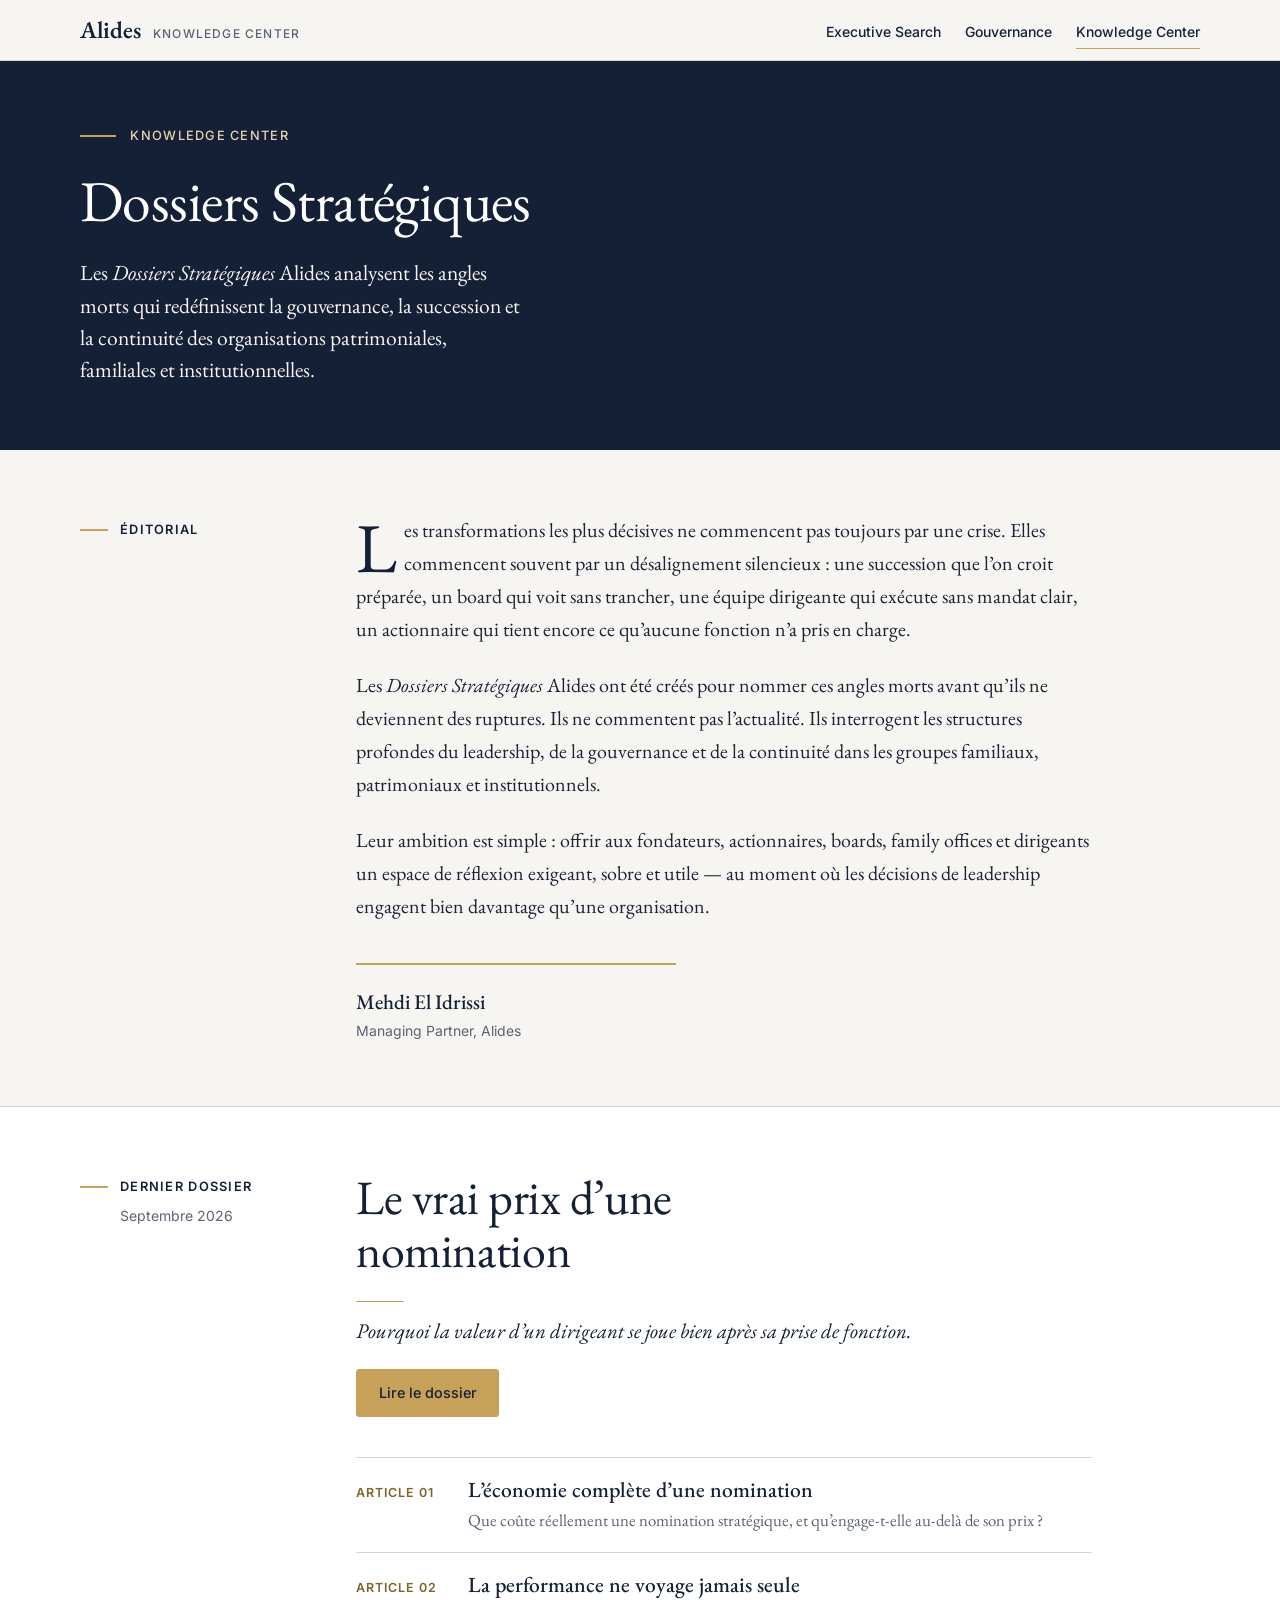
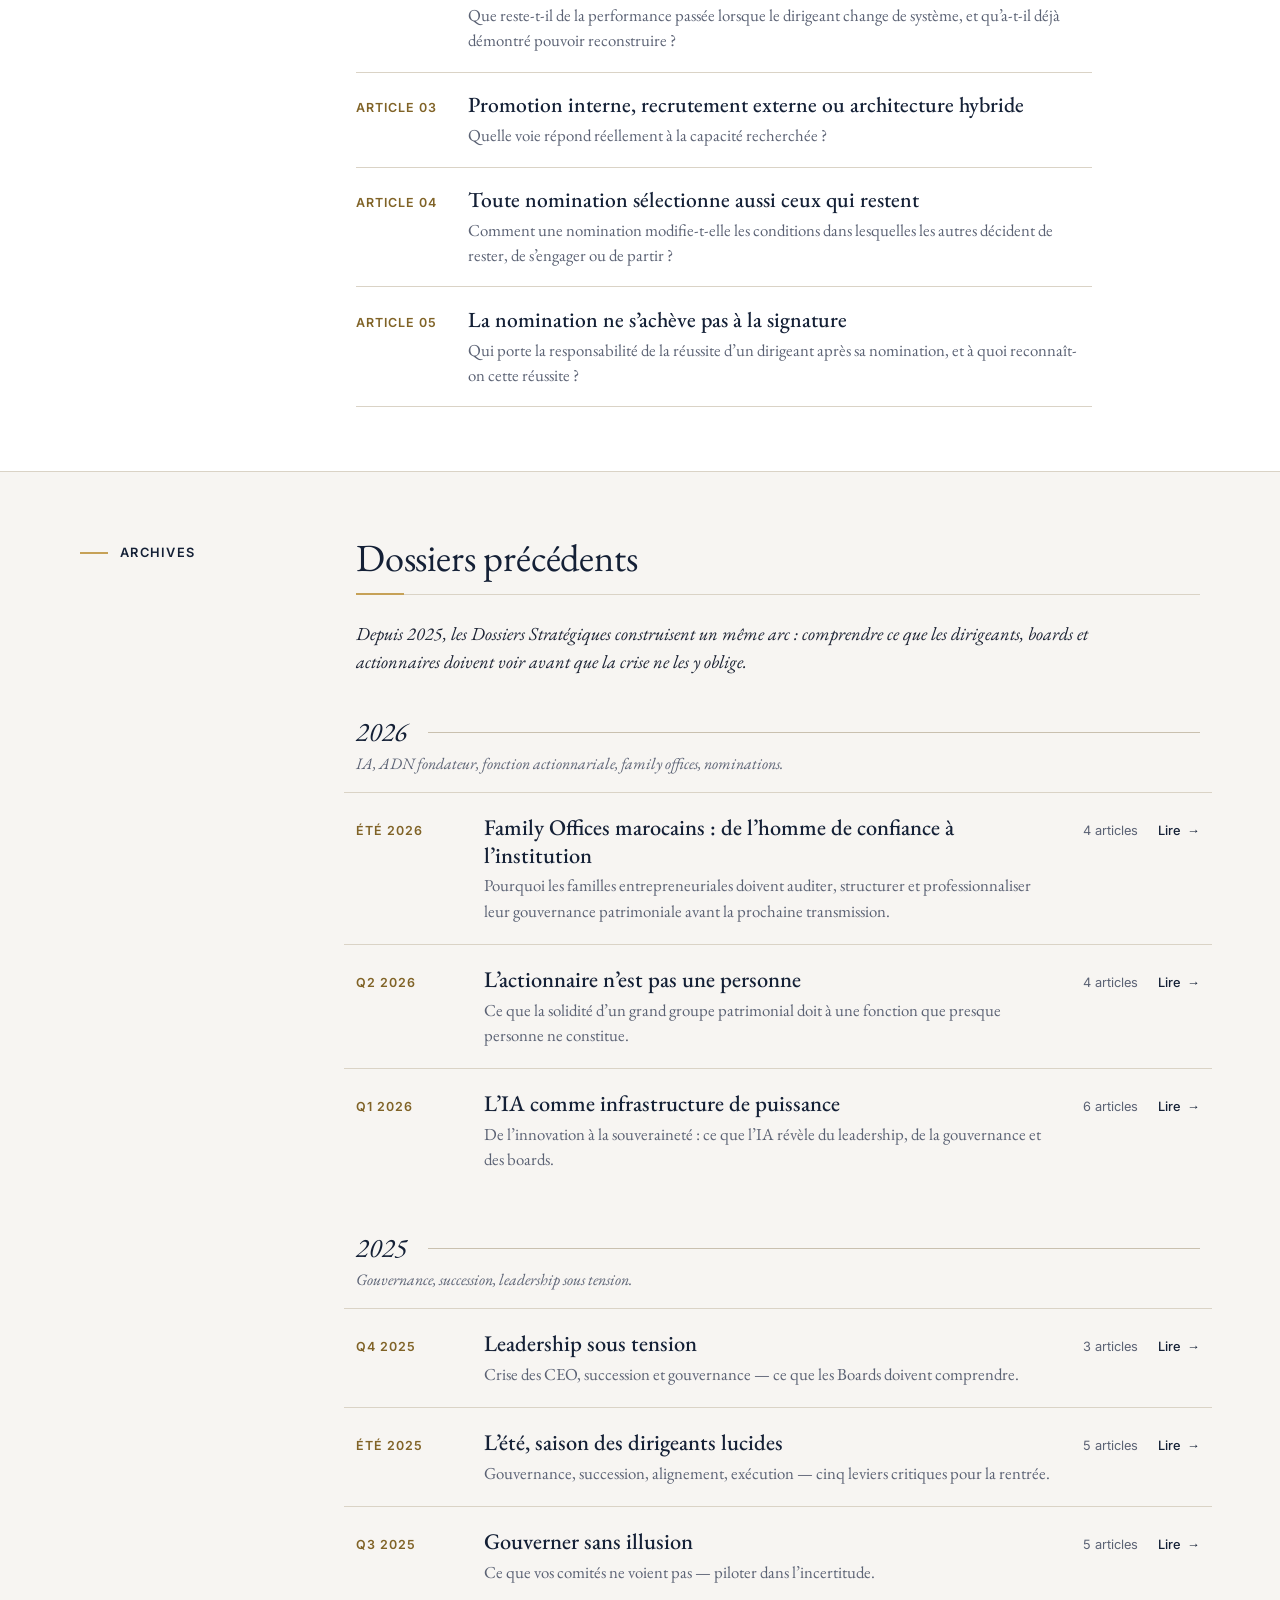
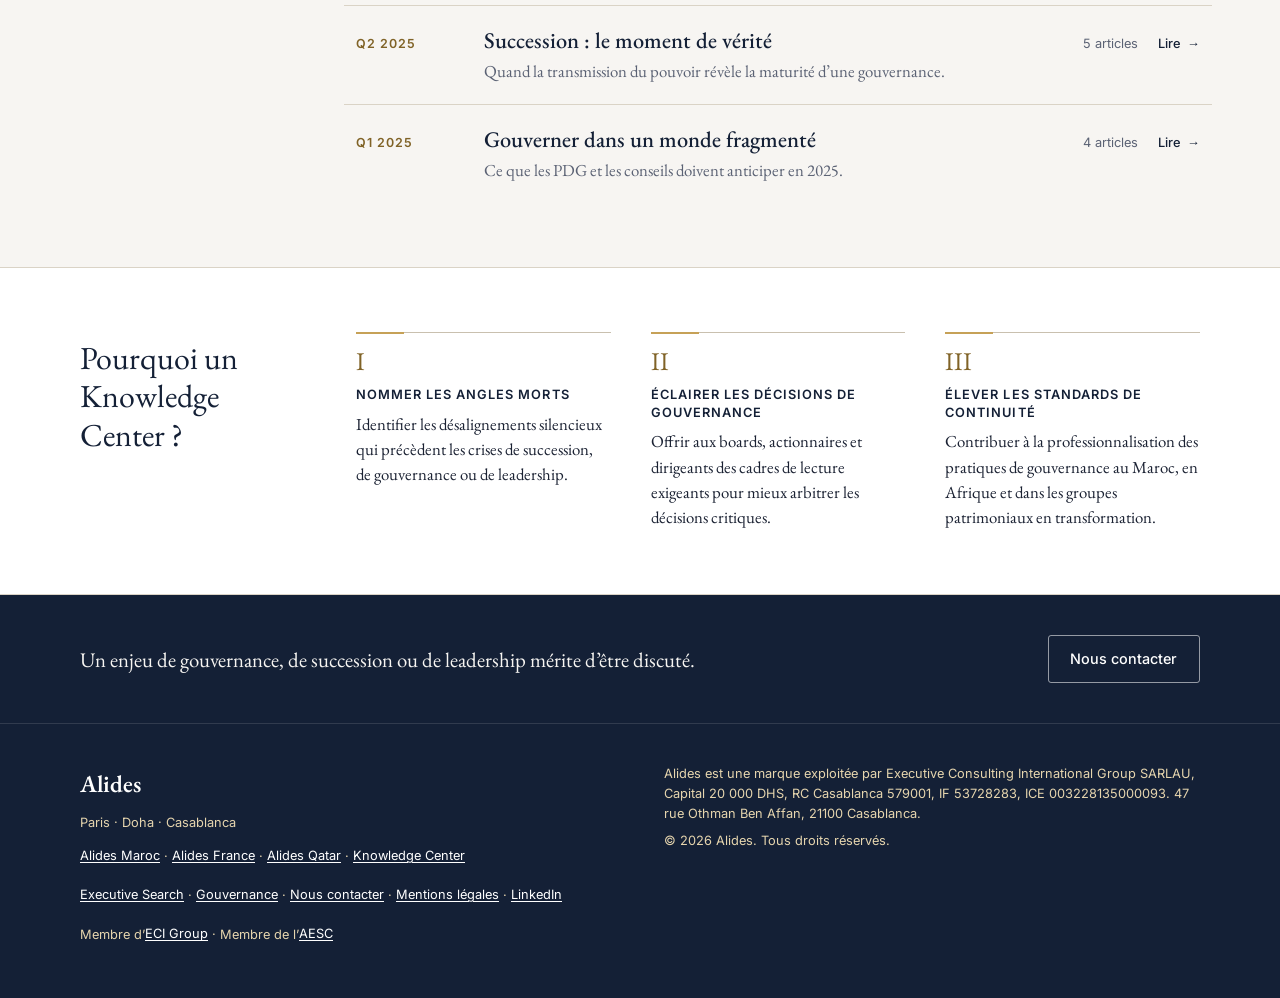
==== commit db20d014: "Add files via upload" ====
--- a/index.html
+++ b/index.html
@@ -250,7 +250,9 @@
 <!-- PIED DE PAGE -->
 <footer class="colophon"><div class="inner">
 <div><a class="brand" href="https://www.alides.org" target="_top" rel="noopener">Alides</a><p>Paris · Doha · Casablanca</p>
-<p class="links"><a href="https://www.alides.org" target="_top" rel="noopener">Accueil</a> · <a href="https://www.alides.org/executive-search-maroc-afrique" target="_top" rel="noopener">Executive Search</a> · <a href="https://www.alides.org/board-services/board-advisory-questions" target="_top" rel="noopener">Gouvernance</a> · <a href="https://revue.alides.org/">Knowledge Center</a> · <a href="https://www.linkedin.com/company/alides-executivesearch" target="_blank" rel="noopener">LinkedIn</a> · <a href="https://www.alides.org/contact" target="_top" rel="noopener">Nous contacter</a> · <a href="/mentions-legales.html">Mentions légales</a></p></div>
+<p class="links"><a href="https://www.alides.org" target="_top" rel="noopener">Alides Maroc</a> · <a href="https://fr.alides.org" target="_top" rel="noopener">Alides France</a> · <a href="https://qa.alides.org" target="_top" rel="noopener">Alides Qatar</a> · <a href="https://revue.alides.org/">Knowledge Center</a></p>
+<p class="links"><a href="https://www.alides.org/executive-search-maroc-afrique" target="_top" rel="noopener">Executive Search</a> · <a href="https://www.alides.org/board-services/board-advisory-questions" target="_top" rel="noopener">Gouvernance</a> · <a href="https://www.alides.org/contact" target="_top" rel="noopener">Nous contacter</a> · <a href="/mentions-legales.html">Mentions légales</a> · <a href="https://www.linkedin.com/company/alides-executivesearch" target="_blank" rel="noopener">LinkedIn</a></p>
+<p class="links">Membre d’<a href="https://eci-group.org/" target="_blank" rel="noopener">ECI Group</a> · Membre de l’<a href="https://www.aesc.org/" target="_blank" rel="noopener">AESC</a></p></div>
 <div><p class="legal">Alides est une marque exploitée par Executive Consulting International Group SARLAU, Capital 20 000 DHS, RC Casablanca 579001, IF 53728283, ICE 003228135000093. 47 rue Othman Ben Affan, 21100 Casablanca.</p>
 <p class="legal">© 2026 Alides. Tous droits réservés.</p></div>
 </div></footer>
